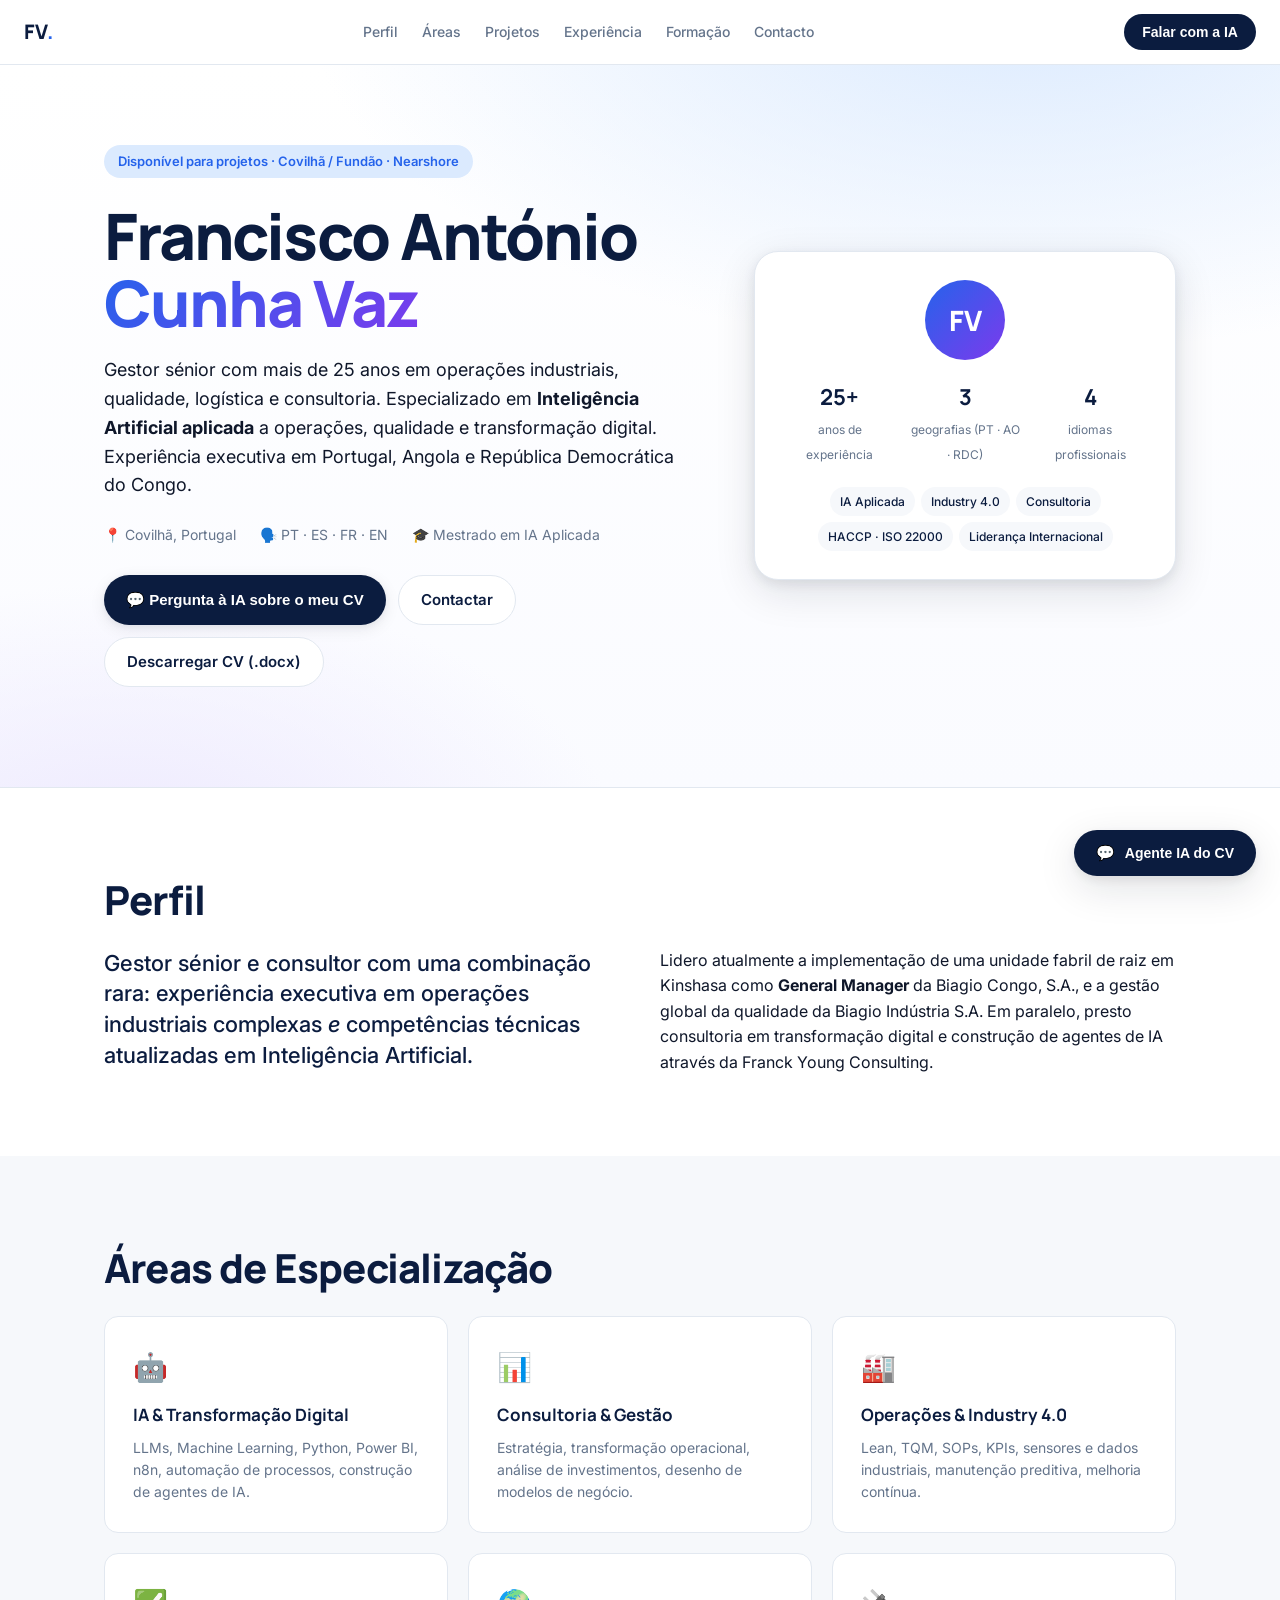
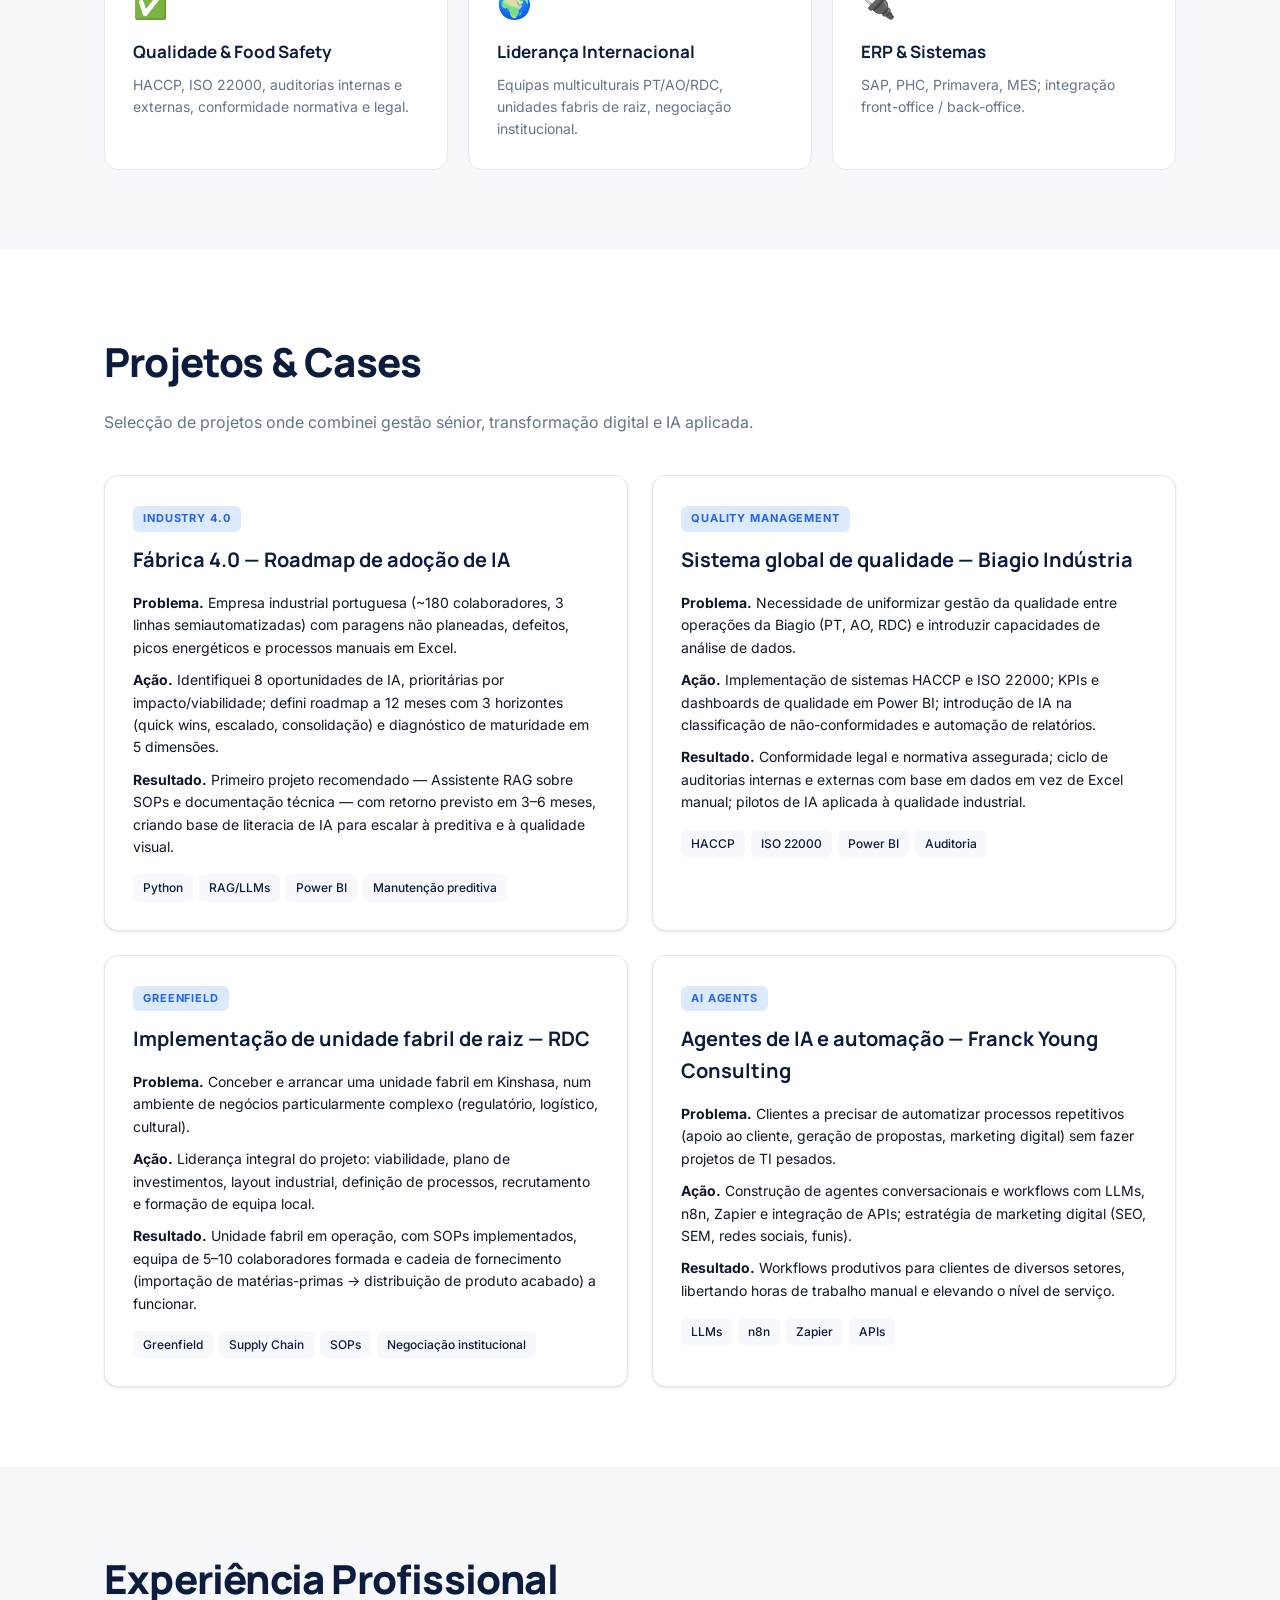
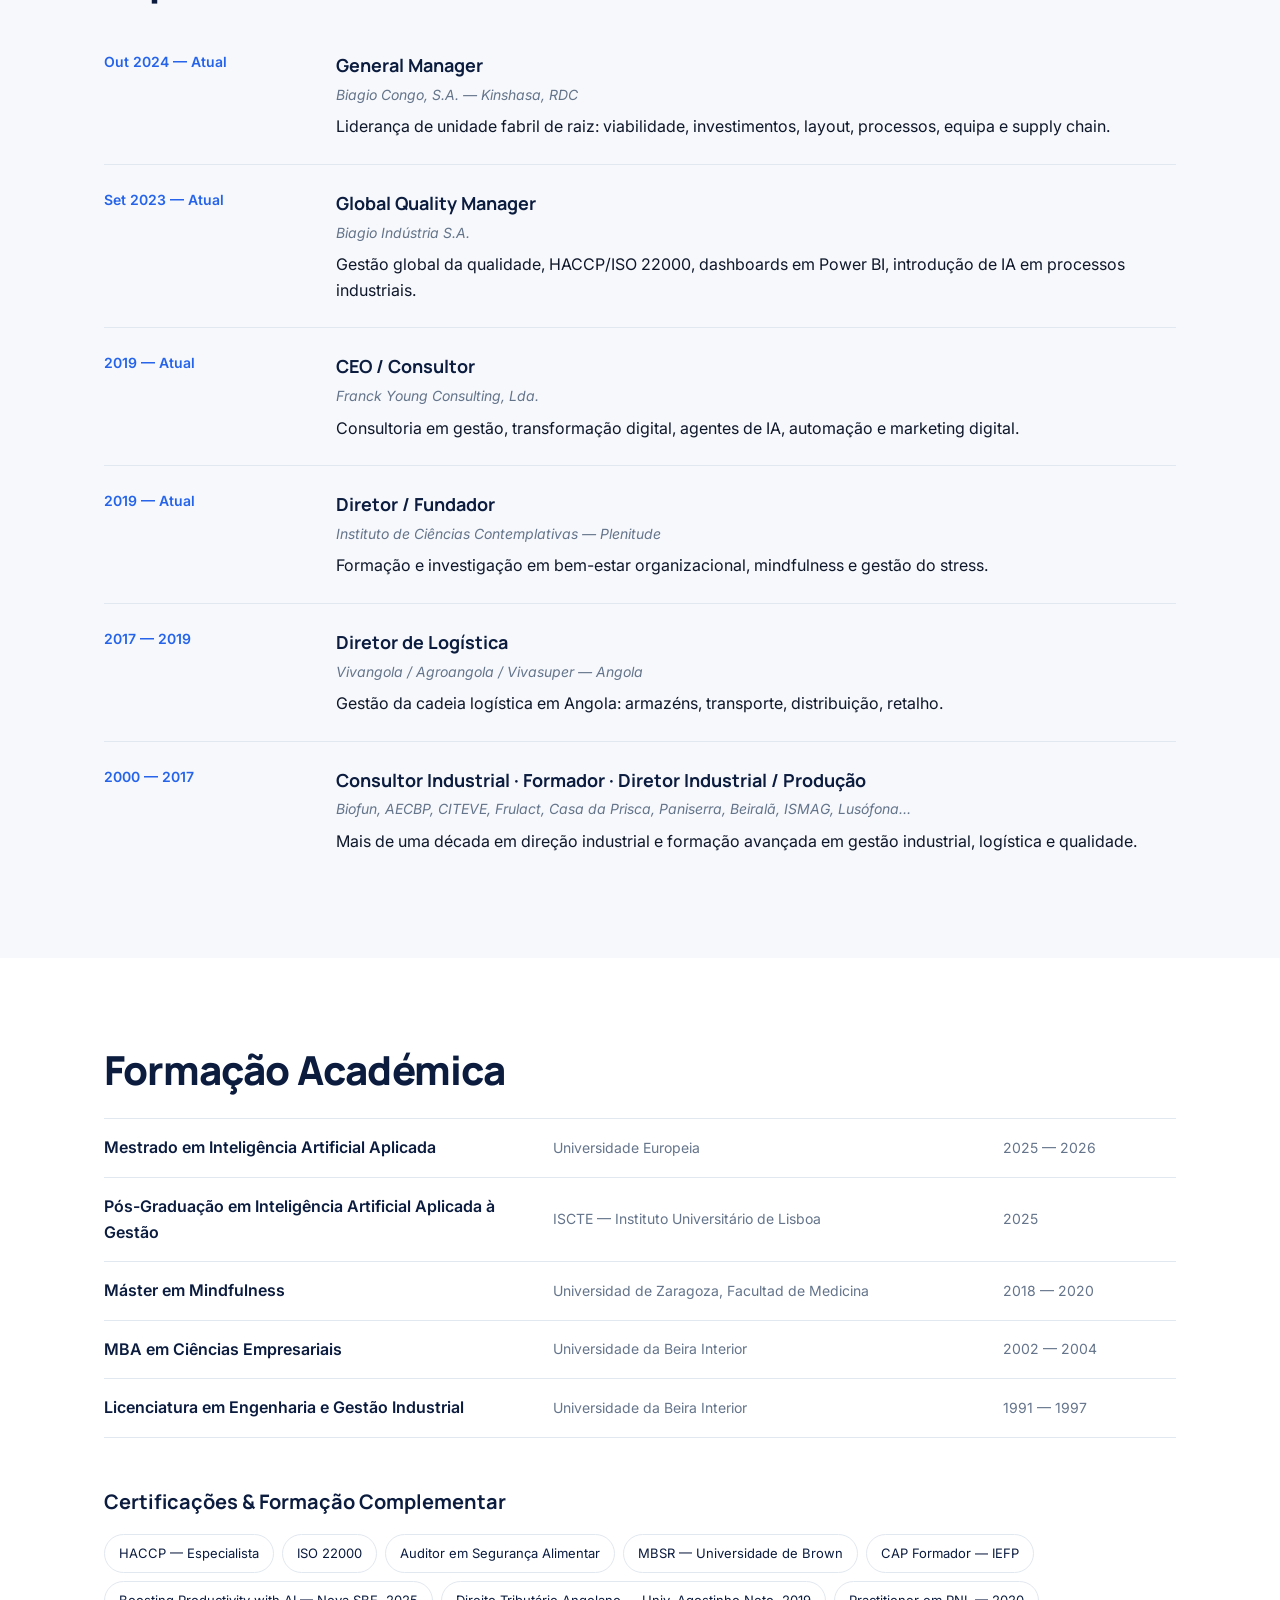
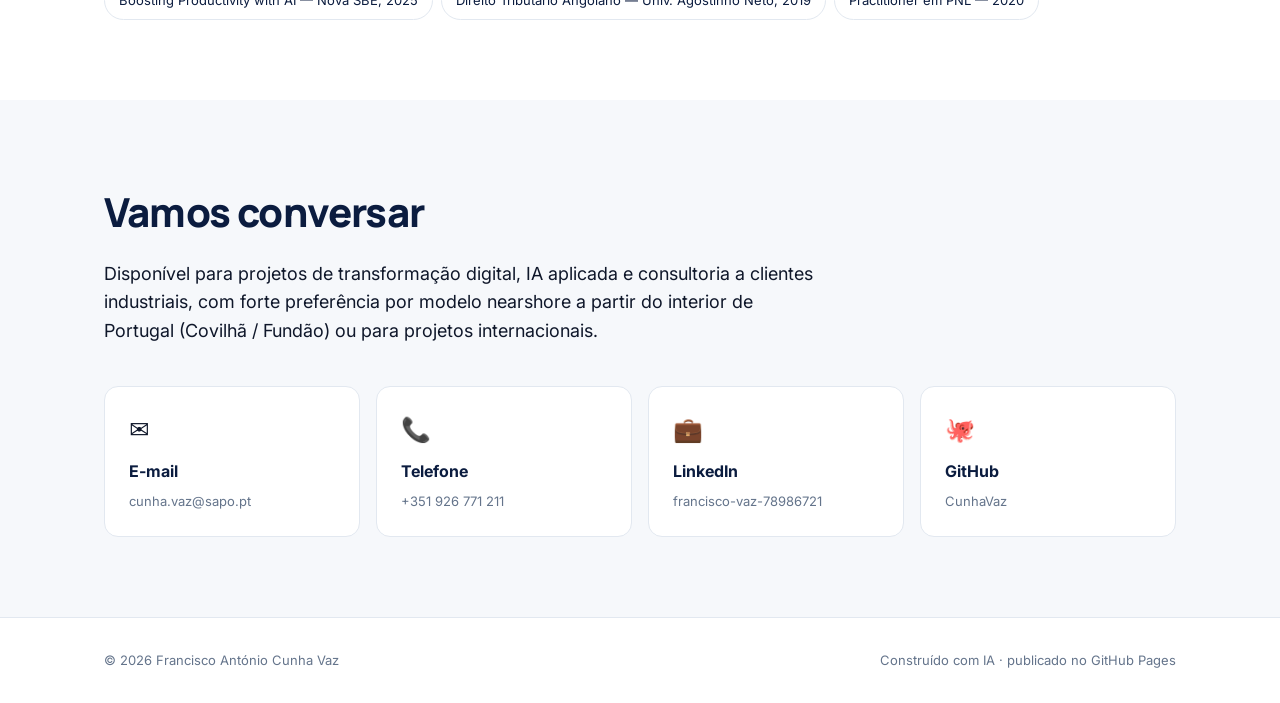
==== index.html @ 8b33420b "inicial CV web" ====
<!DOCTYPE html>
<html lang="pt-PT">
<head>
  <meta charset="UTF-8" />
  <meta name="viewport" content="width=device-width, initial-scale=1.0" />
  <title>Francisco Vaz — Gestor Sénior · IA & Transformação Digital</title>
  <meta name="description" content="Francisco António Cunha Vaz — Gestor sénior com 25+ anos em operações, qualidade e consultoria, especializado em Inteligência Artificial aplicada." />
  <meta property="og:title" content="Francisco Vaz — Gestor Sénior · IA & Transformação Digital" />
  <meta property="og:description" content="25+ anos em operações industriais, qualidade e consultoria. Mestrado em IA Aplicada. Disponível para projetos de transformação digital e Industry 4.0." />
  <meta property="og:type" content="website" />
  <link rel="preconnect" href="https://fonts.googleapis.com" />
  <link rel="preconnect" href="https://fonts.gstatic.com" crossorigin />
  <link href="https://fonts.googleapis.com/css2?family=Inter:wght@400;500;600;700;800&family=Manrope:wght@600;700;800&display=swap" rel="stylesheet" />
  <link rel="stylesheet" href="assets/style.css" />
</head>
<body>

  <!-- NAV -->
  <nav class="nav">
    <a href="#top" class="logo">FV<span>.</span></a>
    <div class="nav-links">
      <a href="#perfil">Perfil</a>
      <a href="#areas">Áreas</a>
      <a href="#projetos">Projetos</a>
      <a href="#experiencia">Experiência</a>
      <a href="#formacao">Formação</a>
      <a href="#contacto">Contacto</a>
    </div>
    <button class="nav-cta" data-open-chat>Falar com a IA</button>
  </nav>

  <!-- HERO -->
  <header id="top" class="hero">
    <div class="hero-inner">
      <div class="hero-left">
        <div class="eyebrow">Disponível para projetos · Covilhã / Fundão · Nearshore</div>
        <h1>Francisco António <br/><span class="grad">Cunha Vaz</span></h1>
        <p class="lede">
          Gestor sénior com mais de 25 anos em operações industriais, qualidade,
          logística e consultoria. Especializado em <strong>Inteligência Artificial aplicada</strong>
          a operações, qualidade e transformação digital. Experiência executiva em
          Portugal, Angola e República Democrática do Congo.
        </p>
        <div class="hero-meta">
          <span>📍 Covilhã, Portugal</span>
          <span>🗣️ PT · ES · FR · EN</span>
          <span>🎓 Mestrado em IA Aplicada</span>
        </div>
        <div class="hero-cta">
          <button class="btn primary" data-open-chat>💬 Pergunta à IA sobre o meu CV</button>
          <a class="btn ghost" href="#contacto">Contactar</a>
          <a class="btn ghost" href="CV_Francisco_Vaz.docx">Descarregar CV (.docx)</a>
        </div>
      </div>
      <div class="hero-right">
        <div class="profile-card">
          <div class="profile-avatar">FV</div>
          <div class="profile-stats">
            <div><strong>25+</strong><span>anos de experiência</span></div>
            <div><strong>3</strong><span>geografias (PT · AO · RDC)</span></div>
            <div><strong>4</strong><span>idiomas profissionais</span></div>
          </div>
          <div class="profile-tags">
            <span>IA Aplicada</span><span>Industry 4.0</span><span>Consultoria</span>
            <span>HACCP · ISO 22000</span><span>Liderança Internacional</span>
          </div>
        </div>
      </div>
    </div>
  </header>

  <!-- PERFIL -->
  <section id="perfil" class="section">
    <div class="container">
      <h2>Perfil</h2>
      <div class="grid-2">
        <p class="lead">
          Gestor sénior e consultor com uma combinação rara: experiência executiva
          em operações industriais complexas <em>e</em> competências técnicas atualizadas
          em Inteligência Artificial.
        </p>
        <p>
          Lidero atualmente a implementação de uma unidade fabril de raiz em Kinshasa
          como <strong>General Manager</strong> da Biagio Congo, S.A., e a gestão global
          da qualidade da Biagio Indústria S.A. Em paralelo, presto consultoria em transformação
          digital e construção de agentes de IA através da Franck Young Consulting.
        </p>
      </div>
    </div>
  </section>

  <!-- ÁREAS -->
  <section id="areas" class="section alt">
    <div class="container">
      <h2>Áreas de Especialização</h2>
      <div class="cards-grid">
        <div class="card"><div class="card-icon">🤖</div><h3>IA & Transformação Digital</h3><p>LLMs, Machine Learning, Python, Power BI, n8n, automação de processos, construção de agentes de IA.</p></div>
        <div class="card"><div class="card-icon">📊</div><h3>Consultoria & Gestão</h3><p>Estratégia, transformação operacional, análise de investimentos, desenho de modelos de negócio.</p></div>
        <div class="card"><div class="card-icon">🏭</div><h3>Operações & Industry 4.0</h3><p>Lean, TQM, SOPs, KPIs, sensores e dados industriais, manutenção preditiva, melhoria contínua.</p></div>
        <div class="card"><div class="card-icon">✅</div><h3>Qualidade & Food Safety</h3><p>HACCP, ISO 22000, auditorias internas e externas, conformidade normativa e legal.</p></div>
        <div class="card"><div class="card-icon">🌍</div><h3>Liderança Internacional</h3><p>Equipas multiculturais PT/AO/RDC, unidades fabris de raiz, negociação institucional.</p></div>
        <div class="card"><div class="card-icon">🔌</div><h3>ERP & Sistemas</h3><p>SAP, PHC, Primavera, MES; integração front-office / back-office.</p></div>
      </div>
    </div>
  </section>

  <!-- PROJETOS / CASES -->
  <section id="projetos" class="section">
    <div class="container">
      <h2>Projetos & Cases</h2>
      <p class="section-sub">Selecção de projetos onde combinei gestão sénior, transformação digital e IA aplicada.</p>
      <div class="cases">

        <article class="case">
          <header><span class="case-tag">Industry 4.0</span><h3>Fábrica 4.0 — Roadmap de adoção de IA</h3></header>
          <p><strong>Problema.</strong> Empresa industrial portuguesa (~180 colaboradores, 3 linhas semiautomatizadas) com paragens não planeadas, defeitos, picos energéticos e processos manuais em Excel.</p>
          <p><strong>Ação.</strong> Identifiquei 8 oportunidades de IA, prioritárias por impacto/viabilidade; defini roadmap a 12 meses com 3 horizontes (quick wins, escalado, consolidação) e diagnóstico de maturidade em 5 dimensões.</p>
          <p><strong>Resultado.</strong> Primeiro projeto recomendado — Assistente RAG sobre SOPs e documentação técnica — com retorno previsto em 3–6 meses, criando base de literacia de IA para escalar à preditiva e à qualidade visual.</p>
          <div class="case-stack"><span>Python</span><span>RAG/LLMs</span><span>Power BI</span><span>Manutenção preditiva</span></div>
        </article>

        <article class="case">
          <header><span class="case-tag">Quality Management</span><h3>Sistema global de qualidade — Biagio Indústria</h3></header>
          <p><strong>Problema.</strong> Necessidade de uniformizar gestão da qualidade entre operações da Biagio (PT, AO, RDC) e introduzir capacidades de análise de dados.</p>
          <p><strong>Ação.</strong> Implementação de sistemas HACCP e ISO 22000; KPIs e dashboards de qualidade em Power BI; introdução de IA na classificação de não-conformidades e automação de relatórios.</p>
          <p><strong>Resultado.</strong> Conformidade legal e normativa assegurada; ciclo de auditorias internas e externas com base em dados em vez de Excel manual; pilotos de IA aplicada à qualidade industrial.</p>
          <div class="case-stack"><span>HACCP</span><span>ISO 22000</span><span>Power BI</span><span>Auditoria</span></div>
        </article>

        <article class="case">
          <header><span class="case-tag">Greenfield</span><h3>Implementação de unidade fabril de raiz — RDC</h3></header>
          <p><strong>Problema.</strong> Conceber e arrancar uma unidade fabril em Kinshasa, num ambiente de negócios particularmente complexo (regulatório, logístico, cultural).</p>
          <p><strong>Ação.</strong> Liderança integral do projeto: viabilidade, plano de investimentos, layout industrial, definição de processos, recrutamento e formação de equipa local.</p>
          <p><strong>Resultado.</strong> Unidade fabril em operação, com SOPs implementados, equipa de 5–10 colaboradores formada e cadeia de fornecimento (importação de matérias-primas → distribuição de produto acabado) a funcionar.</p>
          <div class="case-stack"><span>Greenfield</span><span>Supply Chain</span><span>SOPs</span><span>Negociação institucional</span></div>
        </article>

        <article class="case">
          <header><span class="case-tag">AI Agents</span><h3>Agentes de IA e automação — Franck Young Consulting</h3></header>
          <p><strong>Problema.</strong> Clientes a precisar de automatizar processos repetitivos (apoio ao cliente, geração de propostas, marketing digital) sem fazer projetos de TI pesados.</p>
          <p><strong>Ação.</strong> Construção de agentes conversacionais e workflows com LLMs, n8n, Zapier e integração de APIs; estratégia de marketing digital (SEO, SEM, redes sociais, funis).</p>
          <p><strong>Resultado.</strong> Workflows produtivos para clientes de diversos setores, libertando horas de trabalho manual e elevando o nível de serviço.</p>
          <div class="case-stack"><span>LLMs</span><span>n8n</span><span>Zapier</span><span>APIs</span></div>
        </article>

      </div>
    </div>
  </section>

  <!-- EXPERIÊNCIA -->
  <section id="experiencia" class="section alt">
    <div class="container">
      <h2>Experiência Profissional</h2>
      <div class="timeline">
        <div class="t-item"><div class="t-date">Out 2024 — Atual</div><div class="t-body"><h3>General Manager</h3><div class="t-org">Biagio Congo, S.A. — Kinshasa, RDC</div><p>Liderança de unidade fabril de raiz: viabilidade, investimentos, layout, processos, equipa e supply chain.</p></div></div>
        <div class="t-item"><div class="t-date">Set 2023 — Atual</div><div class="t-body"><h3>Global Quality Manager</h3><div class="t-org">Biagio Indústria S.A.</div><p>Gestão global da qualidade, HACCP/ISO 22000, dashboards em Power BI, introdução de IA em processos industriais.</p></div></div>
        <div class="t-item"><div class="t-date">2019 — Atual</div><div class="t-body"><h3>CEO / Consultor</h3><div class="t-org">Franck Young Consulting, Lda.</div><p>Consultoria em gestão, transformação digital, agentes de IA, automação e marketing digital.</p></div></div>
        <div class="t-item"><div class="t-date">2019 — Atual</div><div class="t-body"><h3>Diretor / Fundador</h3><div class="t-org">Instituto de Ciências Contemplativas — Plenitude</div><p>Formação e investigação em bem-estar organizacional, mindfulness e gestão do stress.</p></div></div>
        <div class="t-item"><div class="t-date">2017 — 2019</div><div class="t-body"><h3>Diretor de Logística</h3><div class="t-org">Vivangola / Agroangola / Vivasuper — Angola</div><p>Gestão da cadeia logística em Angola: armazéns, transporte, distribuição, retalho.</p></div></div>
        <div class="t-item"><div class="t-date">2000 — 2017</div><div class="t-body"><h3>Consultor Industrial · Formador · Diretor Industrial / Produção</h3><div class="t-org">Biofun, AECBP, CITEVE, Frulact, Casa da Prisca, Paniserra, Beiralã, ISMAG, Lusófona…</div><p>Mais de uma década em direção industrial e formação avançada em gestão industrial, logística e qualidade.</p></div></div>
      </div>
    </div>
  </section>

  <!-- FORMAÇÃO -->
  <section id="formacao" class="section">
    <div class="container">
      <h2>Formação Académica</h2>
      <div class="edu">
        <div class="edu-row"><strong>Mestrado em Inteligência Artificial Aplicada</strong><span>Universidade Europeia</span><span>2025 — 2026</span></div>
        <div class="edu-row"><strong>Pós-Graduação em Inteligência Artificial Aplicada à Gestão</strong><span>ISCTE — Instituto Universitário de Lisboa</span><span>2025</span></div>
        <div class="edu-row"><strong>Máster em Mindfulness</strong><span>Universidad de Zaragoza, Facultad de Medicina</span><span>2018 — 2020</span></div>
        <div class="edu-row"><strong>MBA em Ciências Empresariais</strong><span>Universidade da Beira Interior</span><span>2002 — 2004</span></div>
        <div class="edu-row"><strong>Licenciatura em Engenharia e Gestão Industrial</strong><span>Universidade da Beira Interior</span><span>1991 — 1997</span></div>
      </div>

      <h3 class="sub-h">Certificações & Formação Complementar</h3>
      <div class="chips">
        <span>HACCP — Especialista</span>
        <span>ISO 22000</span>
        <span>Auditor em Segurança Alimentar</span>
        <span>MBSR — Universidade de Brown</span>
        <span>CAP Formador — IEFP</span>
        <span>Boosting Productivity with AI — Nova SBE, 2025</span>
        <span>Direito Tributário Angolano — Univ. Agostinho Neto, 2019</span>
        <span>Practitioner em PNL — 2020</span>
      </div>
    </div>
  </section>

  <!-- CONTACTO -->
  <section id="contacto" class="section alt">
    <div class="container contact">
      <h2>Vamos conversar</h2>
      <p class="lead">
        Disponível para projetos de transformação digital, IA aplicada e consultoria
        a clientes industriais, com forte preferência por modelo nearshore a partir do
        interior de Portugal (Covilhã / Fundão) ou para projetos internacionais.
      </p>
      <div class="contact-grid">
        <a class="contact-card" href="mailto:cunha.vaz@sapo.pt"><span>✉️</span><strong>E-mail</strong><span>cunha.vaz@sapo.pt</span></a>
        <a class="contact-card" href="tel:+351926771211"><span>📞</span><strong>Telefone</strong><span>+351 926 771 211</span></a>
        <a class="contact-card" href="https://www.linkedin.com/in/francisco-vaz-78986721" target="_blank" rel="noopener"><span>💼</span><strong>LinkedIn</strong><span>francisco-vaz-78986721</span></a>
        <a class="contact-card" href="https://github.com/CunhaVaz" target="_blank" rel="noopener"><span>🐙</span><strong>GitHub</strong><span>CunhaVaz</span></a>
      </div>
    </div>
  </section>

  <footer class="footer">
    <div class="container">
      <span>© 2026 Francisco António Cunha Vaz</span>
      <span>Construído com IA · publicado no GitHub Pages</span>
    </div>
  </footer>

  <!-- CHAT WIDGET -->
  <button class="chat-fab" id="chatFab" aria-label="Abrir agente IA do CV">💬<span>Agente IA do CV</span></button>

  <div class="chat-panel" id="chatPanel" aria-hidden="true">
    <div class="chat-header">
      <div>
        <strong>Agente IA do CV</strong>
        <small id="chatMode">Modo: pesquisa local</small>
      </div>
      <button class="chat-close" id="chatClose" aria-label="Fechar">×</button>
    </div>
    <div class="chat-body" id="chatBody">
      <div class="msg bot">
        Olá 👋 Sou o agente IA do CV do Francisco. Pergunta-me sobre:
        <div class="quick">
          <button data-q="Que experiência tem em IA aplicada à indústria?">IA aplicada à indústria</button>
          <button data-q="Que projetos fez em Angola e RDC?">África (AO/RDC)</button>
          <button data-q="Que formação académica tem?">Formação</button>
          <button data-q="Que ferramentas técnicas domina?">Ferramentas técnicas</button>
          <button data-q="Porque encaixa na Capgemini?">Encaixe na Capgemini</button>
        </div>
      </div>
    </div>
    <form class="chat-input" id="chatForm">
      <input type="text" id="chatText" placeholder="Pergunta sobre o CV…" autocomplete="off" />
      <button type="submit" aria-label="Enviar">↵</button>
    </form>
  </div>

  <script src="assets/cv-data.js"></script>
  <script src="assets/app.js"></script>
</body>
</html>
---- assets/style.css ----
/* === reset === */
* { box-sizing: border-box; margin: 0; padding: 0; }
html { scroll-behavior: smooth; }
body {
  font-family: 'Inter', system-ui, -apple-system, sans-serif;
  color: #0f172a;
  background: #ffffff;
  line-height: 1.6;
  -webkit-font-smoothing: antialiased;
}
a { color: inherit; text-decoration: none; }
img { max-width: 100%; display: block; }

:root {
  --navy: #0b1c3f;
  --navy-2: #1e3a8a;
  --blue: #2563eb;
  --blue-light: #dbeafe;
  --bg-alt: #f6f8fb;
  --text: #0f172a;
  --muted: #64748b;
  --border: #e2e8f0;
  --grad: linear-gradient(135deg, #2563eb 0%, #7c3aed 100%);
  --radius: 14px;
  --shadow-sm: 0 1px 2px rgba(15,23,42,.06), 0 1px 3px rgba(15,23,42,.08);
  --shadow-md: 0 4px 16px rgba(15,23,42,.08), 0 2px 6px rgba(15,23,42,.05);
  --shadow-lg: 0 12px 40px rgba(15,23,42,.12), 0 4px 12px rgba(15,23,42,.08);
}

.container { max-width: 1120px; margin: 0 auto; padding: 0 24px; }

/* === nav === */
.nav {
  position: sticky; top: 0; z-index: 50;
  background: rgba(255,255,255,.92);
  backdrop-filter: saturate(180%) blur(10px);
  border-bottom: 1px solid var(--border);
  display: flex; align-items: center; justify-content: space-between;
  padding: 14px 24px;
  max-width: 1280px; margin: 0 auto;
}
.logo { font-family: 'Manrope', sans-serif; font-weight: 800; font-size: 20px; color: var(--navy); }
.logo span { color: var(--blue); }
.nav-links { display: flex; gap: 24px; }
.nav-links a { font-size: 14px; font-weight: 500; color: var(--muted); transition: color .15s; }
.nav-links a:hover { color: var(--navy); }
.nav-cta {
  background: var(--navy); color: white; border: 0; padding: 10px 18px;
  border-radius: 999px; font-weight: 600; font-size: 14px; cursor: pointer;
  transition: transform .15s, background .15s;
}
.nav-cta:hover { background: var(--blue); transform: translateY(-1px); }
@media (max-width: 800px) { .nav-links { display: none; } }

/* === hero === */
.hero {
  background:
    radial-gradient(1200px 600px at 80% -10%, #dbeafe 0%, transparent 60%),
    radial-gradient(900px 500px at 10% 110%, #ede9fe 0%, transparent 55%),
    linear-gradient(180deg, #fff 0%, #fafbff 100%);
  padding: 80px 0 100px;
  border-bottom: 1px solid var(--border);
}
.hero-inner { max-width: 1120px; margin: 0 auto; padding: 0 24px; display: grid; grid-template-columns: 1.4fr 1fr; gap: 60px; align-items: center; }
@media (max-width: 900px) { .hero-inner { grid-template-columns: 1fr; gap: 40px; } }

.eyebrow {
  display: inline-block; font-size: 13px; font-weight: 600; color: var(--blue);
  background: var(--blue-light); padding: 6px 14px; border-radius: 999px; margin-bottom: 24px;
}
.hero h1 {
  font-family: 'Manrope', sans-serif; font-weight: 800;
  font-size: clamp(40px, 6vw, 64px); line-height: 1.05; letter-spacing: -.03em;
  color: var(--navy); margin-bottom: 20px;
}
.grad { background: var(--grad); -webkit-background-clip: text; background-clip: text; color: transparent; }
.lede { font-size: 18px; color: var(--text); max-width: 600px; margin-bottom: 24px; }
.hero-meta { display: flex; flex-wrap: wrap; gap: 16px 24px; font-size: 14px; color: var(--muted); margin-bottom: 28px; }
.hero-cta { display: flex; flex-wrap: wrap; gap: 12px; }

.btn { display: inline-block; padding: 12px 22px; border-radius: 999px; font-weight: 600; font-size: 15px; cursor: pointer; transition: all .2s; border: 0; }
.btn.primary { background: var(--navy); color: #fff; box-shadow: var(--shadow-md); }
.btn.primary:hover { background: var(--blue); transform: translateY(-2px); box-shadow: var(--shadow-lg); }
.btn.ghost { background: #fff; color: var(--navy); border: 1px solid var(--border); }
.btn.ghost:hover { border-color: var(--navy); background: var(--bg-alt); }

/* profile card */
.profile-card {
  background: white; border-radius: 24px; padding: 28px;
  box-shadow: var(--shadow-lg); border: 1px solid var(--border);
}
.profile-avatar {
  width: 80px; height: 80px; border-radius: 50%; background: var(--grad);
  color: #fff; display: flex; align-items: center; justify-content: center;
  font-family: 'Manrope', sans-serif; font-weight: 800; font-size: 28px;
  margin: 0 auto 20px;
}
.profile-stats { display: grid; grid-template-columns: repeat(3, 1fr); gap: 12px; text-align: center; margin-bottom: 20px; }
.profile-stats strong { display: block; font-family: 'Manrope', sans-serif; font-size: 22px; color: var(--navy); }
.profile-stats span { font-size: 12px; color: var(--muted); }
.profile-tags { display: flex; flex-wrap: wrap; gap: 6px; justify-content: center; }
.profile-tags span { font-size: 12px; padding: 5px 10px; background: var(--bg-alt); color: var(--navy); border-radius: 999px; font-weight: 500; }

/* === sections === */
.section { padding: 80px 0; }
.section.alt { background: var(--bg-alt); }
.section h2 {
  font-family: 'Manrope', sans-serif; font-weight: 800;
  font-size: clamp(28px, 4vw, 40px); color: var(--navy); margin-bottom: 16px; letter-spacing: -.02em;
}
.section-sub { color: var(--muted); font-size: 16px; margin-bottom: 40px; max-width: 720px; }
.sub-h { font-family: 'Manrope', sans-serif; font-weight: 700; font-size: 20px; color: var(--navy); margin: 48px 0 16px; }

.grid-2 { display: grid; grid-template-columns: 1fr 1fr; gap: 40px; }
.grid-2 .lead { font-size: 22px; font-weight: 500; color: var(--navy); line-height: 1.4; }
@media (max-width: 800px) { .grid-2 { grid-template-columns: 1fr; gap: 16px; } }

/* === cards (áreas) === */
.cards-grid { display: grid; grid-template-columns: repeat(3, 1fr); gap: 20px; }
@media (max-width: 900px) { .cards-grid { grid-template-columns: 1fr 1fr; } }
@media (max-width: 600px) { .cards-grid { grid-template-columns: 1fr; } }
.card {
  background: #fff; padding: 28px; border-radius: var(--radius);
  border: 1px solid var(--border); transition: all .2s;
}
.card:hover { transform: translateY(-4px); box-shadow: var(--shadow-lg); border-color: var(--blue); }
.card-icon { font-size: 28px; margin-bottom: 12px; }
.card h3 { font-family: 'Manrope', sans-serif; font-size: 17px; color: var(--navy); margin-bottom: 8px; }
.card p { font-size: 14px; color: var(--muted); }

/* === cases === */
.cases { display: grid; grid-template-columns: 1fr 1fr; gap: 24px; }
@media (max-width: 800px) { .cases { grid-template-columns: 1fr; } }
.case {
  background: #fff; padding: 28px; border-radius: var(--radius);
  border: 1px solid var(--border); box-shadow: var(--shadow-sm);
}
.case header { margin-bottom: 16px; }
.case-tag {
  display: inline-block; font-size: 11px; font-weight: 700; letter-spacing: .08em;
  text-transform: uppercase; color: var(--blue); background: var(--blue-light);
  padding: 4px 10px; border-radius: 6px; margin-bottom: 12px;
}
.case h3 { font-family: 'Manrope', sans-serif; font-size: 20px; color: var(--navy); margin-bottom: 8px; }
.case p { font-size: 14px; margin-bottom: 10px; }
.case-stack { display: flex; flex-wrap: wrap; gap: 6px; margin-top: 16px; }
.case-stack span { font-size: 12px; background: var(--bg-alt); color: var(--navy); padding: 4px 10px; border-radius: 6px; font-weight: 500; }

/* === timeline === */
.timeline { position: relative; padding-left: 0; }
.t-item { display: grid; grid-template-columns: 200px 1fr; gap: 32px; padding: 24px 0; border-bottom: 1px solid var(--border); }
.t-item:last-child { border-bottom: 0; }
@media (max-width: 700px) { .t-item { grid-template-columns: 1fr; gap: 8px; } }
.t-date { font-weight: 600; color: var(--blue); font-size: 14px; }
.t-body h3 { font-family: 'Manrope', sans-serif; font-size: 18px; color: var(--navy); margin-bottom: 4px; }
.t-org { font-size: 14px; font-style: italic; color: var(--muted); margin-bottom: 8px; }

/* === edu === */
.edu { display: grid; gap: 0; border-top: 1px solid var(--border); }
.edu-row {
  display: grid; grid-template-columns: 1.5fr 1.5fr .6fr; gap: 16px;
  padding: 16px 0; border-bottom: 1px solid var(--border); align-items: center;
}
@media (max-width: 700px) { .edu-row { grid-template-columns: 1fr; gap: 4px; } }
.edu-row strong { color: var(--navy); font-weight: 600; }
.edu-row span { color: var(--muted); font-size: 14px; }

.chips { display: flex; flex-wrap: wrap; gap: 8px; }
.chips span {
  font-size: 13px; padding: 8px 14px; background: #fff;
  border: 1px solid var(--border); border-radius: 999px; color: var(--navy);
}

/* === contacto === */
.contact .lead { font-size: 18px; color: var(--text); max-width: 720px; margin-bottom: 40px; }
.contact-grid { display: grid; grid-template-columns: repeat(4, 1fr); gap: 16px; }
@media (max-width: 800px) { .contact-grid { grid-template-columns: 1fr 1fr; } }
@media (max-width: 500px) { .contact-grid { grid-template-columns: 1fr; } }
.contact-card {
  background: #fff; padding: 24px; border-radius: var(--radius);
  border: 1px solid var(--border); display: flex; flex-direction: column; gap: 6px;
  transition: all .2s; text-align: left;
}
.contact-card:hover { transform: translateY(-3px); box-shadow: var(--shadow-md); border-color: var(--blue); }
.contact-card > span:first-child { font-size: 24px; margin-bottom: 4px; }
.contact-card strong { color: var(--navy); font-weight: 700; }
.contact-card span:last-child { color: var(--muted); font-size: 13px; }

/* === footer === */
.footer { padding: 32px 0; border-top: 1px solid var(--border); background: #fff; }
.footer .container { display: flex; justify-content: space-between; flex-wrap: wrap; gap: 12px; font-size: 13px; color: var(--muted); }

/* === chat === */
.chat-fab {
  position: fixed; bottom: 24px; right: 24px; z-index: 100;
  background: var(--navy); color: #fff; border: 0;
  padding: 14px 22px; border-radius: 999px; font-size: 15px; font-weight: 600;
  cursor: pointer; box-shadow: var(--shadow-lg); display: flex; align-items: center; gap: 10px;
  transition: all .2s;
}
.chat-fab:hover { background: var(--blue); transform: translateY(-2px); }
.chat-fab span { font-size: 14px; }
@media (max-width: 600px) { .chat-fab span { display: none; } }

.chat-panel {
  position: fixed; bottom: 100px; right: 24px; z-index: 100;
  width: 380px; max-width: calc(100vw - 32px); height: 560px; max-height: calc(100vh - 140px);
  background: #fff; border-radius: 20px; box-shadow: var(--shadow-lg);
  display: none; flex-direction: column; overflow: hidden;
  border: 1px solid var(--border);
}
.chat-panel.open { display: flex; }
.chat-header {
  background: var(--navy); color: #fff; padding: 16px 20px;
  display: flex; justify-content: space-between; align-items: center;
}
.chat-header strong { display: block; font-family: 'Manrope', sans-serif; font-size: 15px; }
.chat-header small { font-size: 11px; opacity: .7; }
.chat-close { background: transparent; border: 0; color: #fff; font-size: 24px; cursor: pointer; line-height: 1; padding: 0; }
.chat-body { flex: 1; overflow-y: auto; padding: 20px; display: flex; flex-direction: column; gap: 12px; background: var(--bg-alt); }
.msg { padding: 12px 16px; border-radius: 14px; font-size: 14px; max-width: 90%; line-height: 1.45; }
.msg.bot { background: #fff; border: 1px solid var(--border); align-self: flex-start; }
.msg.user { background: var(--navy); color: #fff; align-self: flex-end; }
.msg strong { color: var(--blue); }
.msg.bot strong { color: var(--navy); }
.quick { display: flex; flex-wrap: wrap; gap: 6px; margin-top: 10px; }
.quick button {
  font-size: 12px; padding: 6px 12px; background: var(--blue-light); color: var(--blue);
  border: 0; border-radius: 999px; cursor: pointer; font-weight: 500;
}
.quick button:hover { background: var(--blue); color: #fff; }
.chat-input {
  display: flex; padding: 12px; background: #fff; border-top: 1px solid var(--border); gap: 8px;
}
.chat-input input {
  flex: 1; border: 1px solid var(--border); border-radius: 999px;
  padding: 10px 16px; font-size: 14px; font-family: inherit; outline: none;
}
.chat-input input:focus { border-color: var(--blue); }
.chat-input button {
  background: var(--navy); color: #fff; border: 0; width: 40px; height: 40px;
  border-radius: 50%; cursor: pointer; font-size: 16px;
}
.chat-input button:hover { background: var(--blue); }
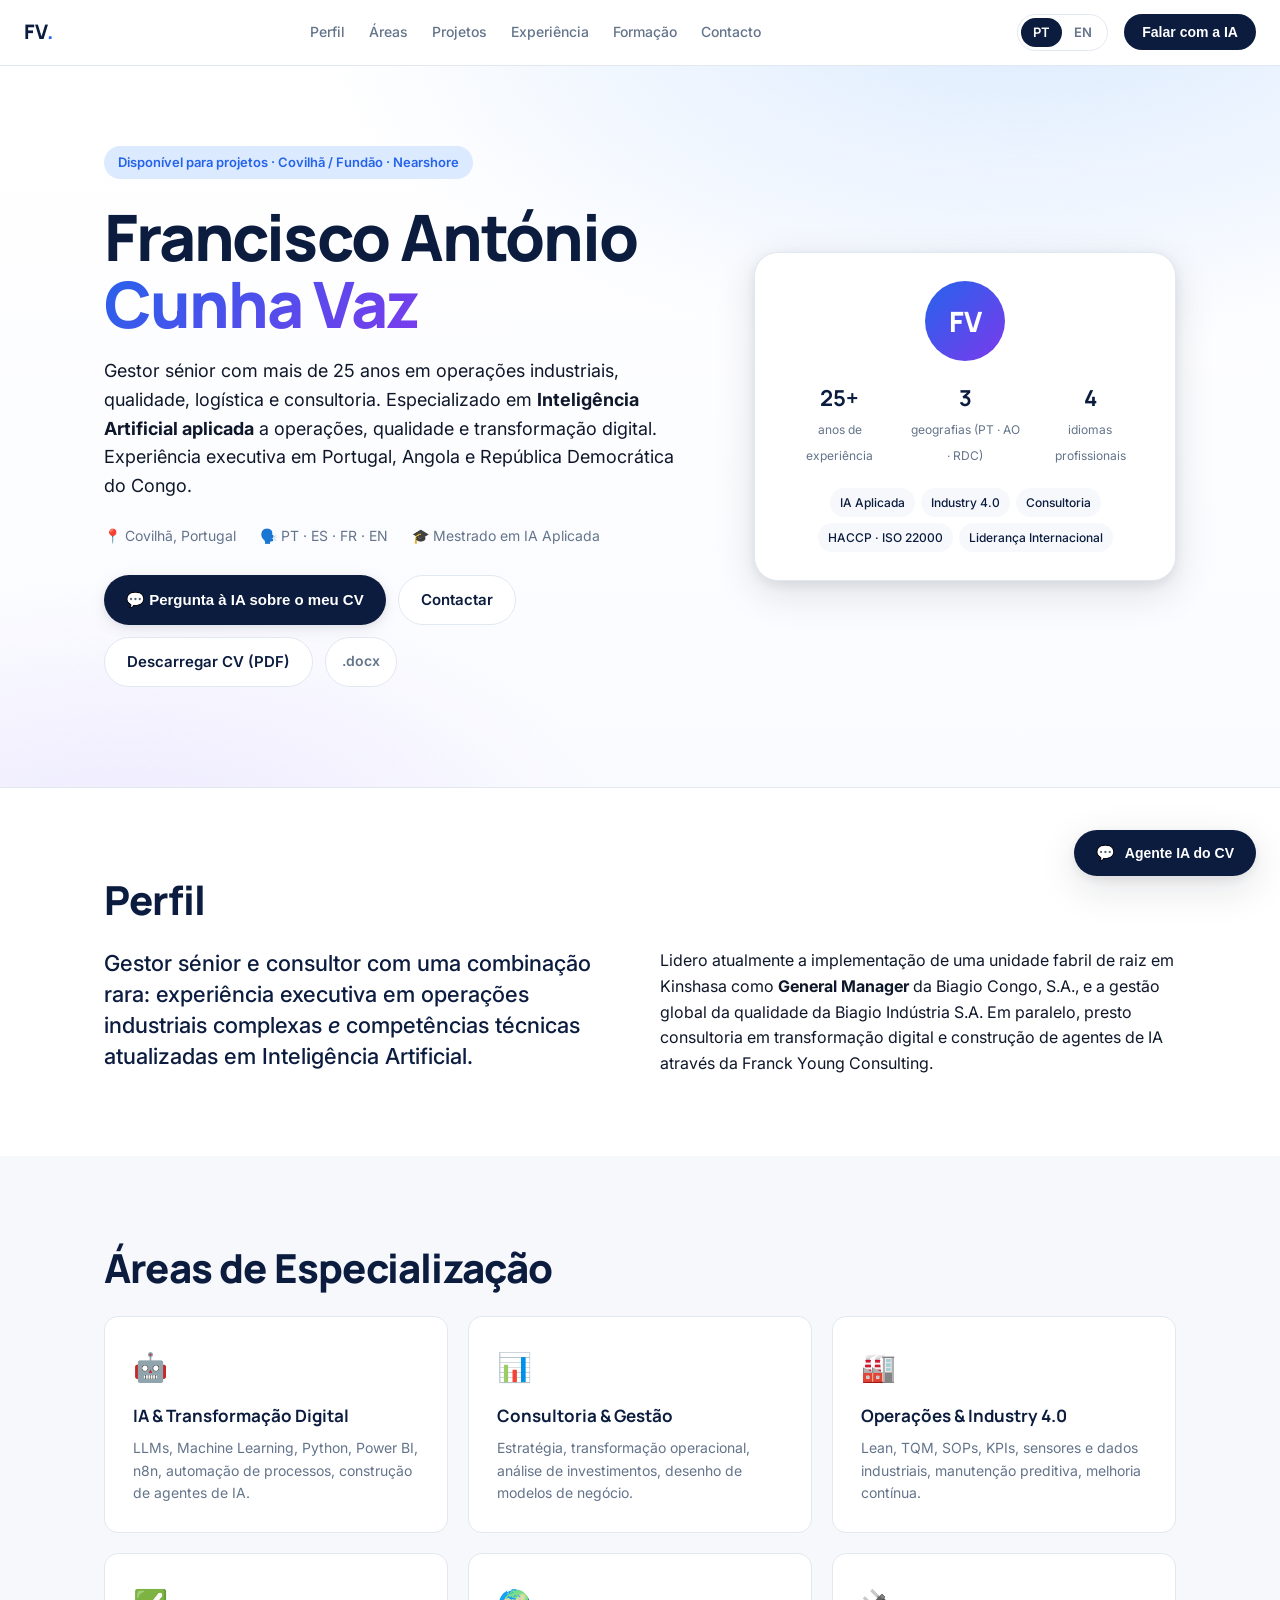
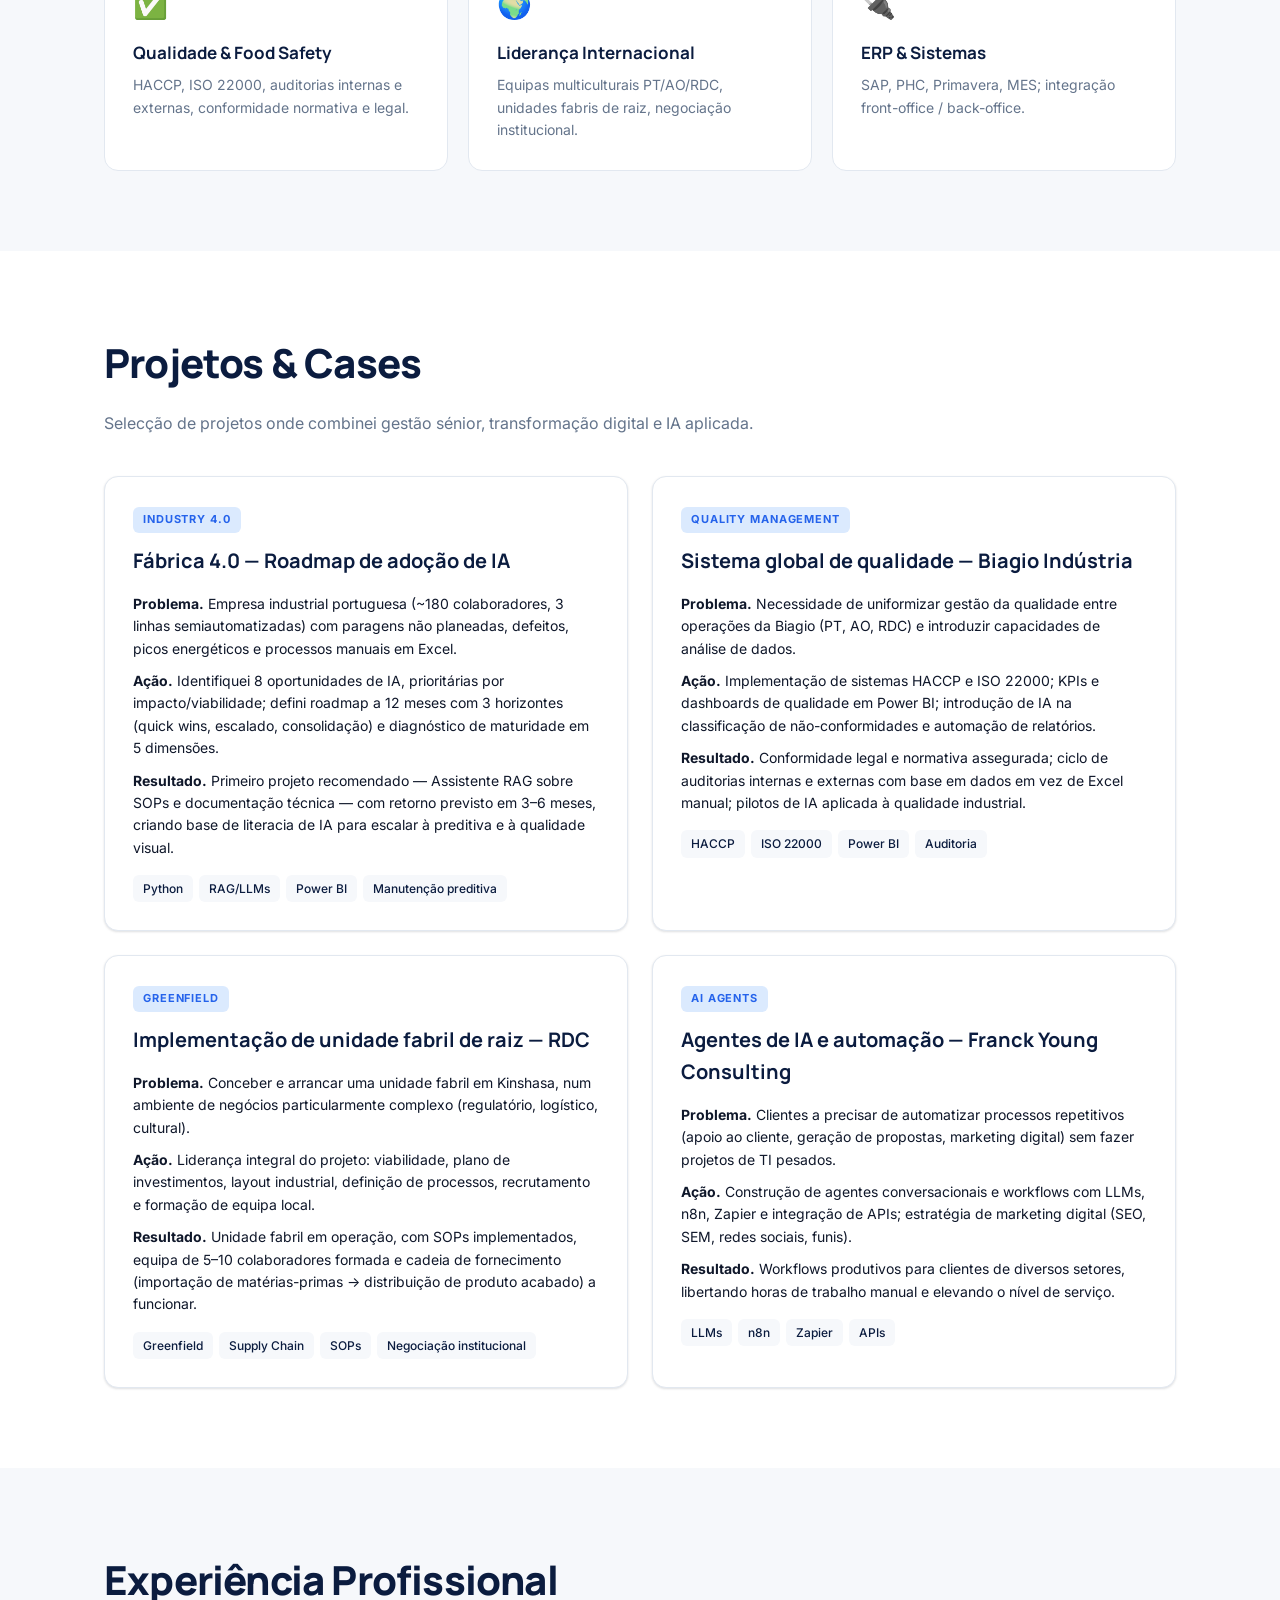
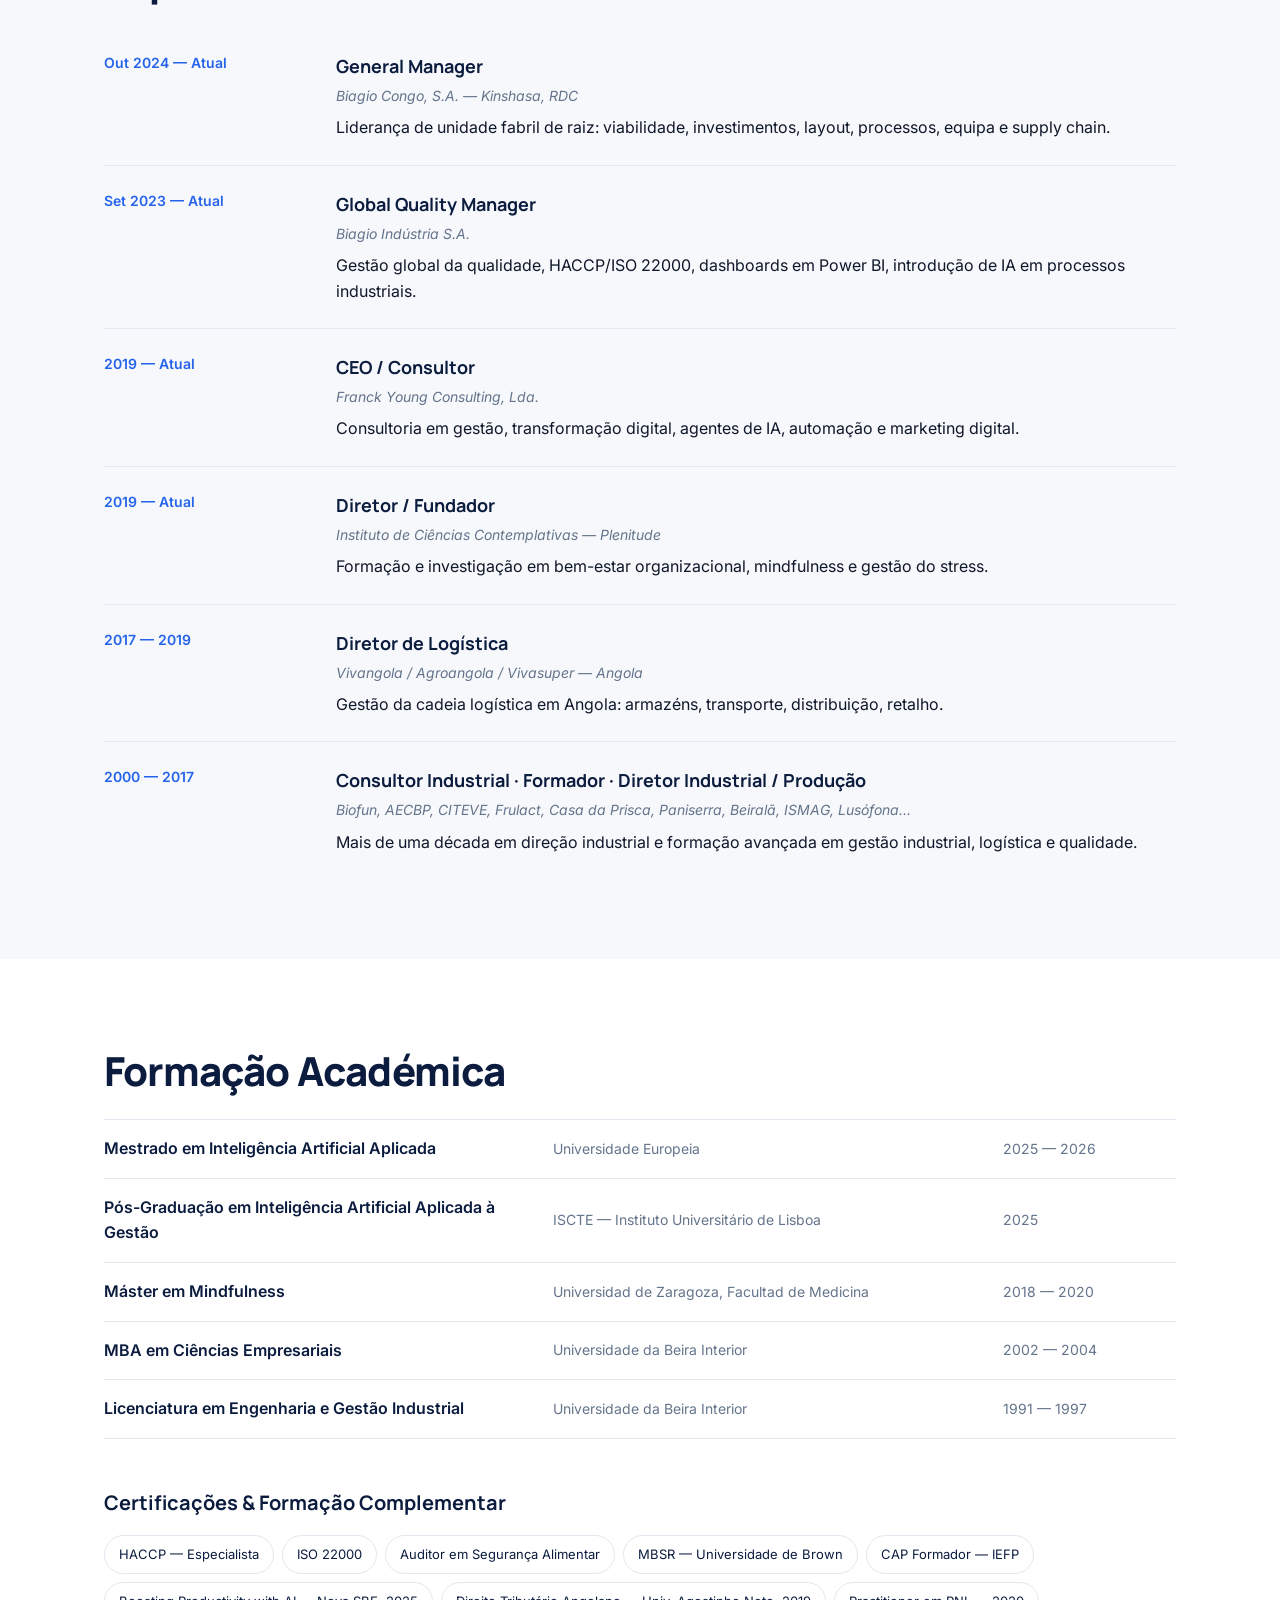
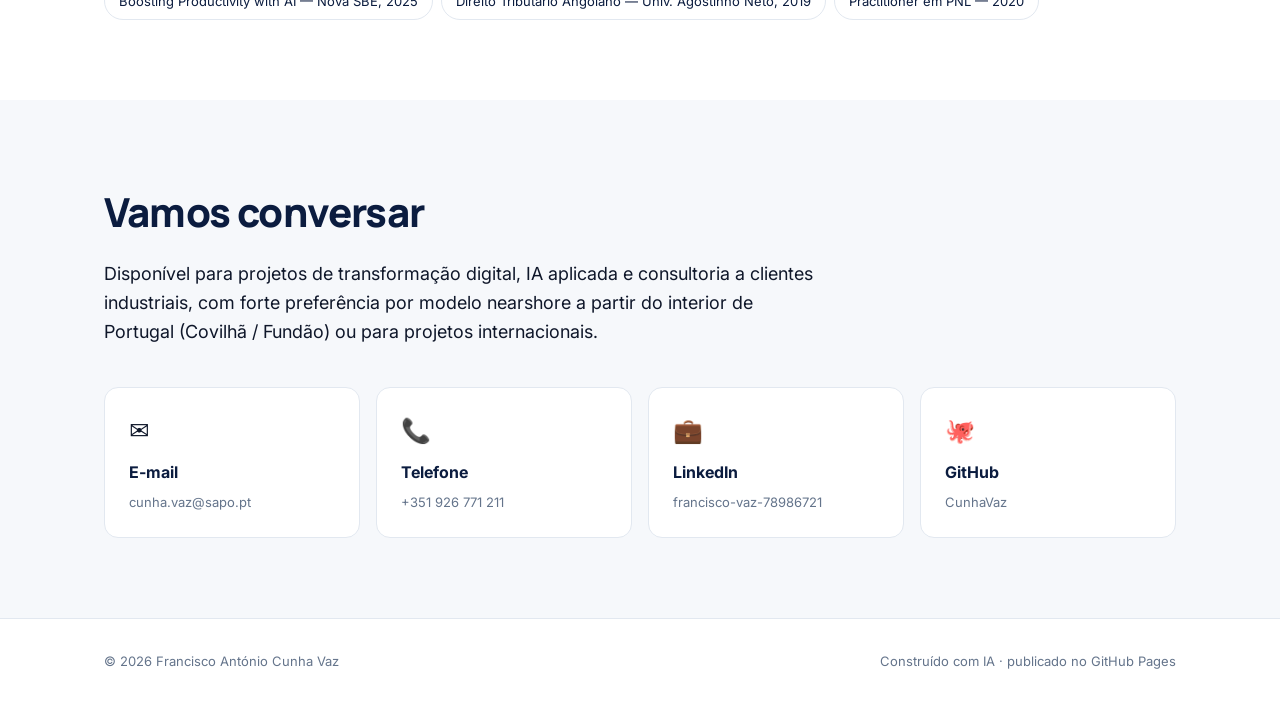
==== commit e6ba918a: "Adicio projetos académicos, CV em PDF e versão EN" ====
--- a/index.html
+++ b/index.html
@@ -26,7 +26,13 @@
       <a href="#formacao">Formação</a>
       <a href="#contacto">Contacto</a>
     </div>
-    <button class="nav-cta" data-open-chat>Falar com a IA</button>
+    <div class="nav-right">
+      <div class="lang-switch" aria-label="Mudar idioma">
+        <a href="index.html" class="active" aria-current="page">PT</a>
+        <a href="en/index.html">EN</a>
+      </div>
+      <button class="nav-cta" data-open-chat>Falar com a IA</button>
+    </div>
   </nav>
 
   <!-- HERO -->
@@ -49,7 +55,8 @@
         <div class="hero-cta">
           <button class="btn primary" data-open-chat>💬 Pergunta à IA sobre o meu CV</button>
           <a class="btn ghost" href="#contacto">Contactar</a>
-          <a class="btn ghost" href="CV_Francisco_Vaz.docx">Descarregar CV (.docx)</a>
+          <a class="btn ghost" href="CV_Francisco_Vaz.pdf" target="_blank" rel="noopener">Descarregar CV (PDF)</a>
+          <a class="btn ghost subtle" href="CV_Francisco_Vaz.docx">.docx</a>
         </div>
       </div>
       <div class="hero-right">
@@ -232,7 +239,7 @@
           <button data-q="Que projetos fez em Angola e RDC?">África (AO/RDC)</button>
           <button data-q="Que formação académica tem?">Formação</button>
           <button data-q="Que ferramentas técnicas domina?">Ferramentas técnicas</button>
-          <button data-q="Porque encaixa na Capgemini?">Encaixe na Capgemini</button>
+          <button data-q="Em que tipo de projetos pode contribuir?">Tipos de projeto</button>
         </div>
       </div>
     </div>
--- a/assets/style.css
+++ b/assets/style.css
@@ -50,7 +50,12 @@
   transition: transform .15s, background .15s;
 }
 .nav-cta:hover { background: var(--blue); transform: translateY(-1px); }
-@media (max-width: 800px) { .nav-links { display: none; } }
+.nav-right { display: flex; align-items: center; gap: 16px; }
+.lang-switch { display: inline-flex; border: 1px solid var(--border); border-radius: 999px; padding: 3px; background: #fff; }
+.lang-switch a { font-size: 13px; font-weight: 600; color: var(--muted); padding: 4px 12px; border-radius: 999px; transition: all .15s; }
+.lang-switch a.active { background: var(--navy); color: #fff; }
+.lang-switch a:not(.active):hover { color: var(--navy); }
+@media (max-width: 800px) { .nav-links { display: none; } .lang-switch { display: inline-flex; } }
 
 /* === hero === */
 .hero {
@@ -83,6 +88,8 @@
 .btn.primary:hover { background: var(--blue); transform: translateY(-2px); box-shadow: var(--shadow-lg); }
 .btn.ghost { background: #fff; color: var(--navy); border: 1px solid var(--border); }
 .btn.ghost:hover { border-color: var(--navy); background: var(--bg-alt); }
+.btn.ghost.subtle { padding: 12px 16px; font-size: 14px; color: var(--muted); }
+.btn.ghost.subtle:hover { color: var(--navy); }
 
 /* profile card */
 .profile-card {
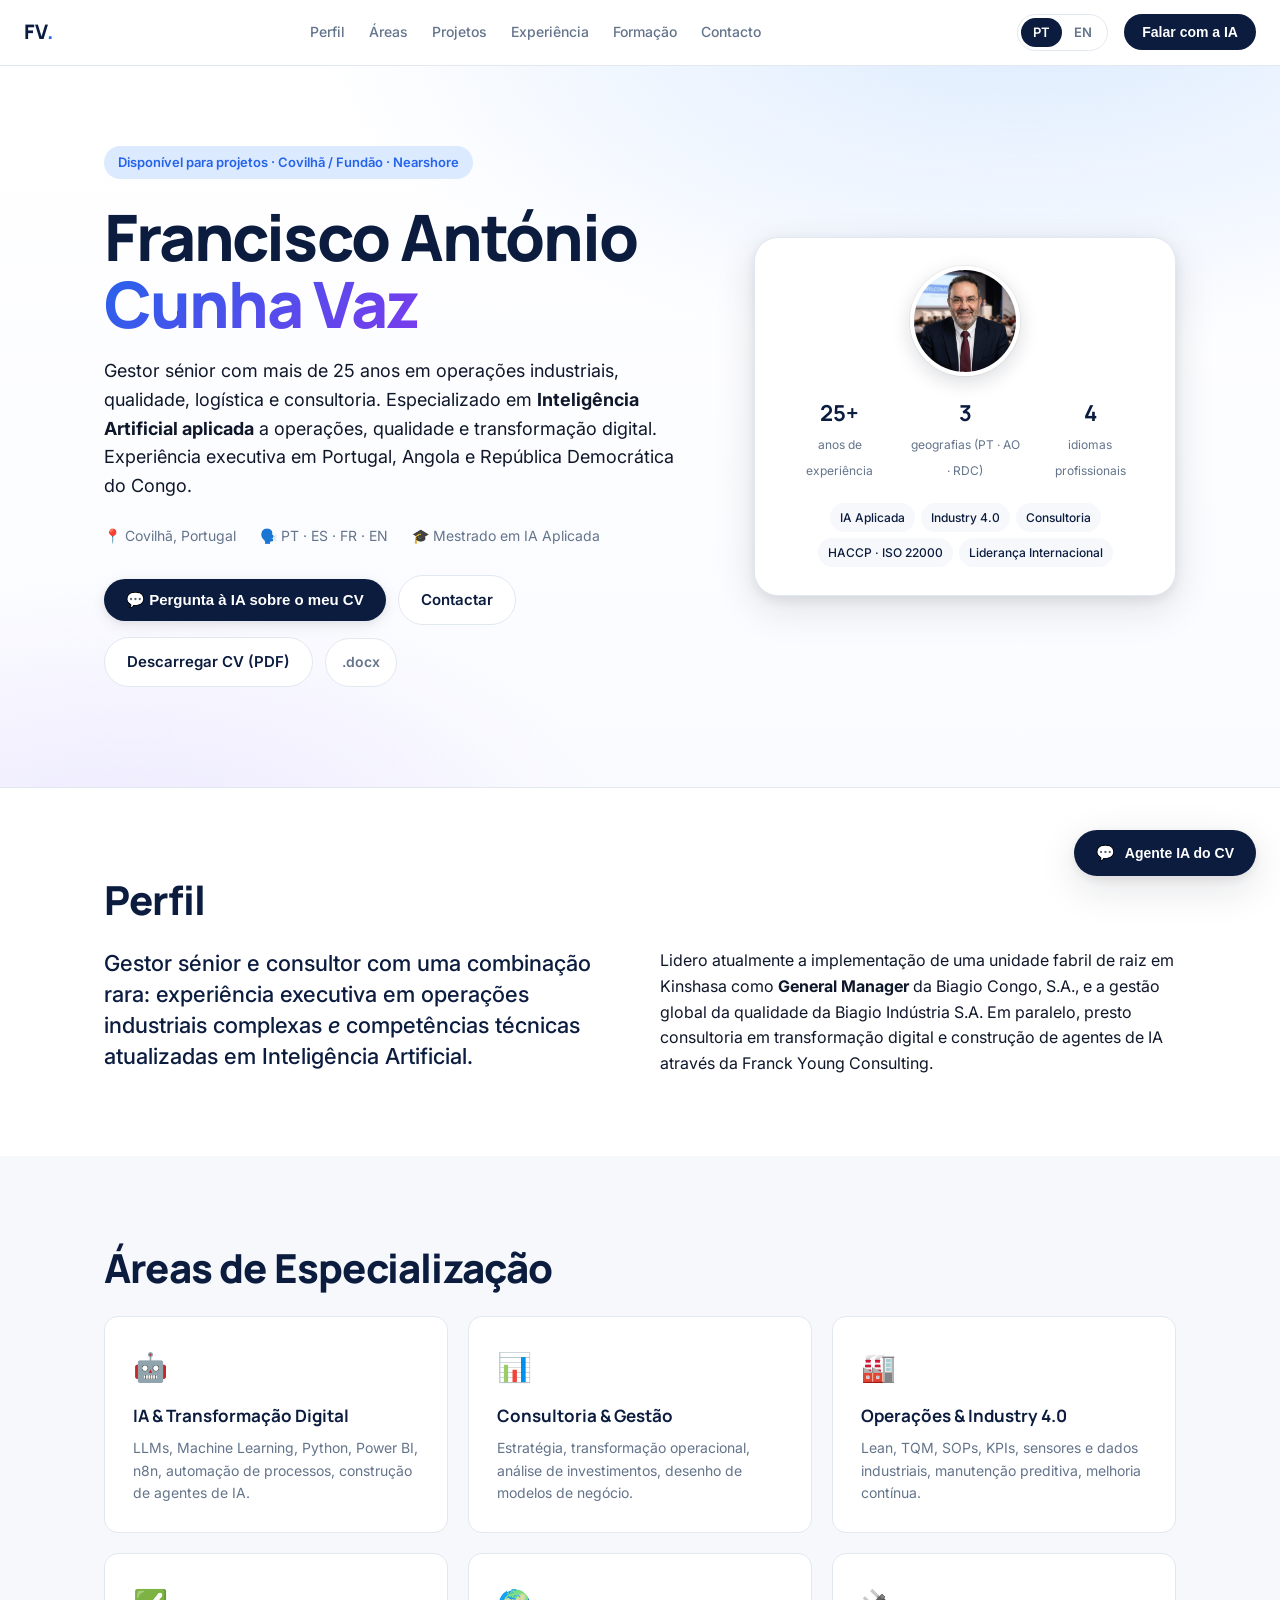
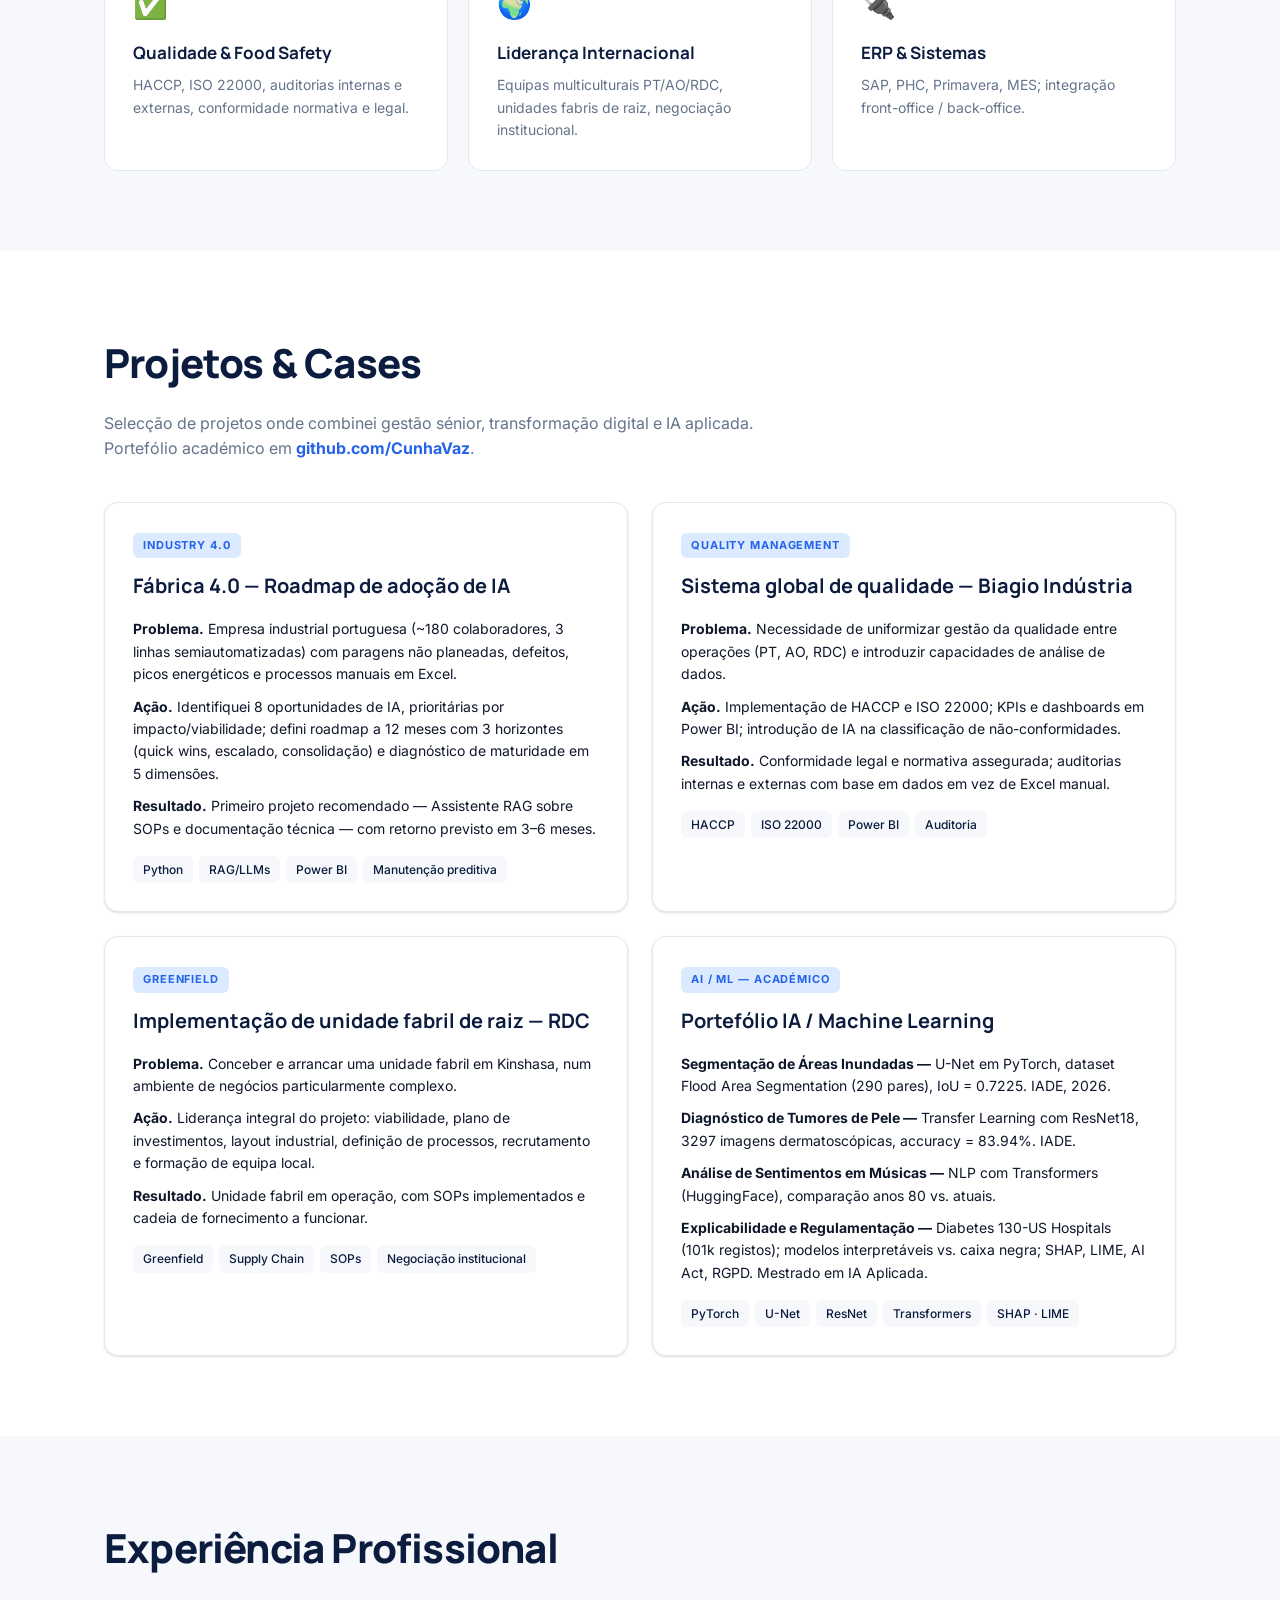
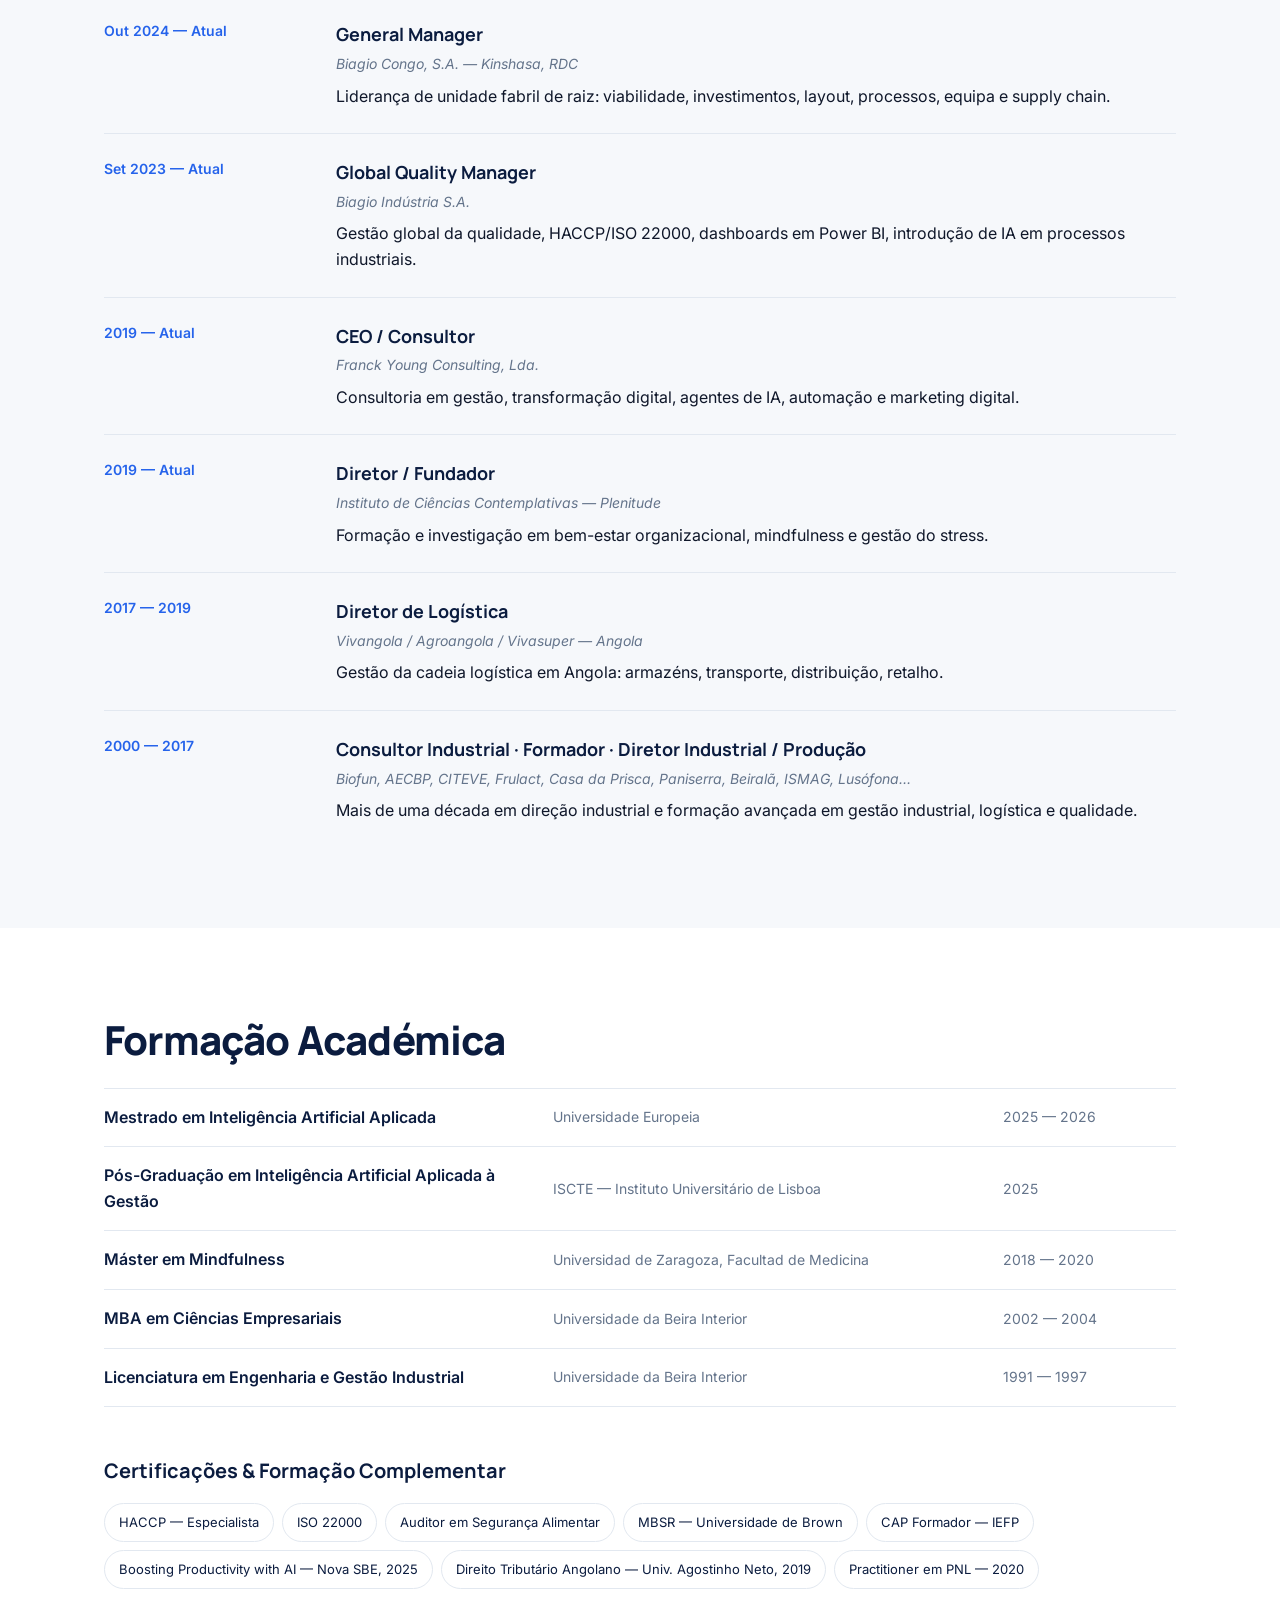
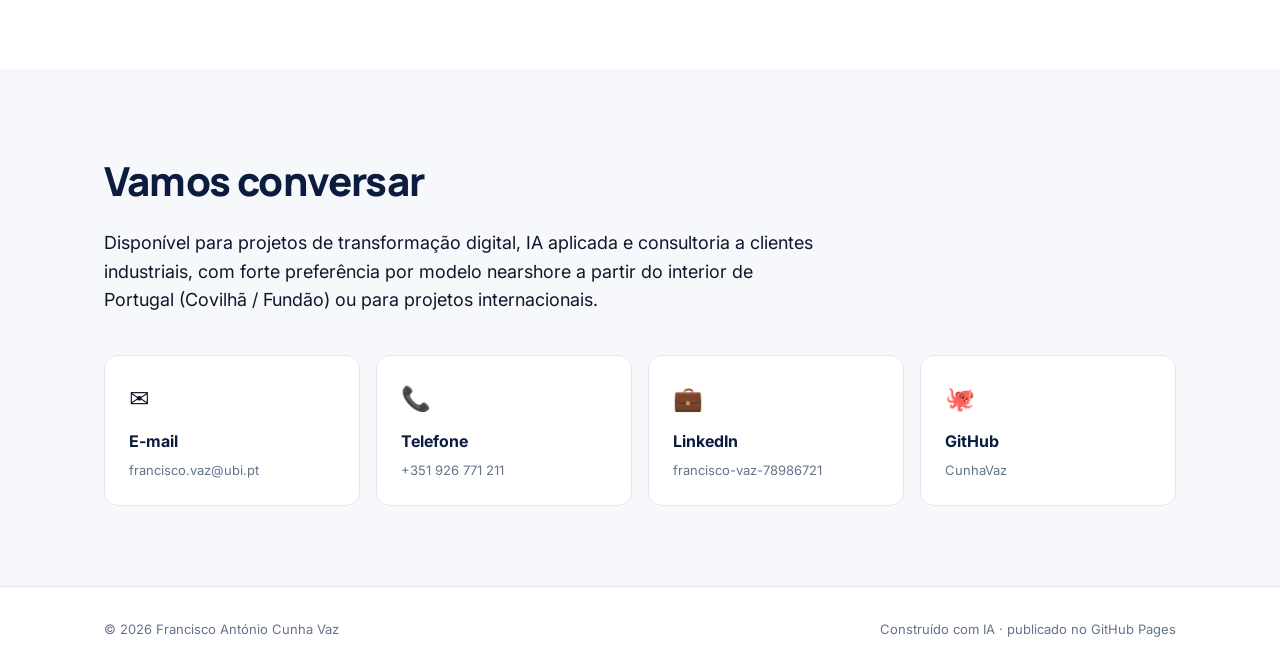
==== commit fe39ad94: "Ver. completa: foto email projetos académicos + EN" ====
--- a/index.html
+++ b/index.html
@@ -7,6 +7,7 @@
   <meta name="description" content="Francisco António Cunha Vaz — Gestor sénior com 25+ anos em operações, qualidade e consultoria, especializado em Inteligência Artificial aplicada." />
   <meta property="og:title" content="Francisco Vaz — Gestor Sénior · IA & Transformação Digital" />
   <meta property="og:description" content="25+ anos em operações industriais, qualidade e consultoria. Mestrado em IA Aplicada. Disponível para projetos de transformação digital e Industry 4.0." />
+  <meta property="og:image" content="https://cunhavaz.github.io/assets/foto.jpg" />
   <meta property="og:type" content="website" />
   <link rel="preconnect" href="https://fonts.googleapis.com" />
   <link rel="preconnect" href="https://fonts.gstatic.com" crossorigin />
@@ -15,7 +16,6 @@
 </head>
 <body>
 
-  <!-- NAV -->
   <nav class="nav">
     <a href="#top" class="logo">FV<span>.</span></a>
     <div class="nav-links">
@@ -35,7 +35,6 @@
     </div>
   </nav>
 
-  <!-- HERO -->
   <header id="top" class="hero">
     <div class="hero-inner">
       <div class="hero-left">
@@ -61,7 +60,7 @@
       </div>
       <div class="hero-right">
         <div class="profile-card">
-          <div class="profile-avatar">FV</div>
+          <img src="assets/foto.jpg" alt="Francisco António Cunha Vaz" class="profile-avatar" />
           <div class="profile-stats">
             <div><strong>25+</strong><span>anos de experiência</span></div>
             <div><strong>3</strong><span>geografias (PT · AO · RDC)</span></div>
@@ -76,7 +75,6 @@
     </div>
   </header>
 
-  <!-- PERFIL -->
   <section id="perfil" class="section">
     <div class="container">
       <h2>Perfil</h2>
@@ -96,7 +94,6 @@
     </div>
   </section>
 
-  <!-- ÁREAS -->
   <section id="areas" class="section alt">
     <div class="container">
       <h2>Áreas de Especialização</h2>
@@ -111,50 +108,49 @@
     </div>
   </section>
 
-  <!-- PROJETOS / CASES -->
   <section id="projetos" class="section">
     <div class="container">
       <h2>Projetos & Cases</h2>
-      <p class="section-sub">Selecção de projetos onde combinei gestão sénior, transformação digital e IA aplicada.</p>
+      <p class="section-sub">Selecção de projetos onde combinei gestão sénior, transformação digital e IA aplicada. Portefólio académico em <a href="https://github.com/CunhaVaz" target="_blank" rel="noopener"><strong>github.com/CunhaVaz</strong></a>.</p>
       <div class="cases">
 
         <article class="case">
           <header><span class="case-tag">Industry 4.0</span><h3>Fábrica 4.0 — Roadmap de adoção de IA</h3></header>
           <p><strong>Problema.</strong> Empresa industrial portuguesa (~180 colaboradores, 3 linhas semiautomatizadas) com paragens não planeadas, defeitos, picos energéticos e processos manuais em Excel.</p>
           <p><strong>Ação.</strong> Identifiquei 8 oportunidades de IA, prioritárias por impacto/viabilidade; defini roadmap a 12 meses com 3 horizontes (quick wins, escalado, consolidação) e diagnóstico de maturidade em 5 dimensões.</p>
-          <p><strong>Resultado.</strong> Primeiro projeto recomendado — Assistente RAG sobre SOPs e documentação técnica — com retorno previsto em 3–6 meses, criando base de literacia de IA para escalar à preditiva e à qualidade visual.</p>
+          <p><strong>Resultado.</strong> Primeiro projeto recomendado — Assistente RAG sobre SOPs e documentação técnica — com retorno previsto em 3–6 meses.</p>
           <div class="case-stack"><span>Python</span><span>RAG/LLMs</span><span>Power BI</span><span>Manutenção preditiva</span></div>
         </article>
 
         <article class="case">
           <header><span class="case-tag">Quality Management</span><h3>Sistema global de qualidade — Biagio Indústria</h3></header>
-          <p><strong>Problema.</strong> Necessidade de uniformizar gestão da qualidade entre operações da Biagio (PT, AO, RDC) e introduzir capacidades de análise de dados.</p>
-          <p><strong>Ação.</strong> Implementação de sistemas HACCP e ISO 22000; KPIs e dashboards de qualidade em Power BI; introdução de IA na classificação de não-conformidades e automação de relatórios.</p>
-          <p><strong>Resultado.</strong> Conformidade legal e normativa assegurada; ciclo de auditorias internas e externas com base em dados em vez de Excel manual; pilotos de IA aplicada à qualidade industrial.</p>
+          <p><strong>Problema.</strong> Necessidade de uniformizar gestão da qualidade entre operações (PT, AO, RDC) e introduzir capacidades de análise de dados.</p>
+          <p><strong>Ação.</strong> Implementação de HACCP e ISO 22000; KPIs e dashboards em Power BI; introdução de IA na classificação de não-conformidades.</p>
+          <p><strong>Resultado.</strong> Conformidade legal e normativa assegurada; auditorias internas e externas com base em dados em vez de Excel manual.</p>
           <div class="case-stack"><span>HACCP</span><span>ISO 22000</span><span>Power BI</span><span>Auditoria</span></div>
         </article>
 
         <article class="case">
           <header><span class="case-tag">Greenfield</span><h3>Implementação de unidade fabril de raiz — RDC</h3></header>
-          <p><strong>Problema.</strong> Conceber e arrancar uma unidade fabril em Kinshasa, num ambiente de negócios particularmente complexo (regulatório, logístico, cultural).</p>
+          <p><strong>Problema.</strong> Conceber e arrancar uma unidade fabril em Kinshasa, num ambiente de negócios particularmente complexo.</p>
           <p><strong>Ação.</strong> Liderança integral do projeto: viabilidade, plano de investimentos, layout industrial, definição de processos, recrutamento e formação de equipa local.</p>
-          <p><strong>Resultado.</strong> Unidade fabril em operação, com SOPs implementados, equipa de 5–10 colaboradores formada e cadeia de fornecimento (importação de matérias-primas → distribuição de produto acabado) a funcionar.</p>
+          <p><strong>Resultado.</strong> Unidade fabril em operação, com SOPs implementados e cadeia de fornecimento a funcionar.</p>
           <div class="case-stack"><span>Greenfield</span><span>Supply Chain</span><span>SOPs</span><span>Negociação institucional</span></div>
         </article>
 
         <article class="case">
-          <header><span class="case-tag">AI Agents</span><h3>Agentes de IA e automação — Franck Young Consulting</h3></header>
-          <p><strong>Problema.</strong> Clientes a precisar de automatizar processos repetitivos (apoio ao cliente, geração de propostas, marketing digital) sem fazer projetos de TI pesados.</p>
-          <p><strong>Ação.</strong> Construção de agentes conversacionais e workflows com LLMs, n8n, Zapier e integração de APIs; estratégia de marketing digital (SEO, SEM, redes sociais, funis).</p>
-          <p><strong>Resultado.</strong> Workflows produtivos para clientes de diversos setores, libertando horas de trabalho manual e elevando o nível de serviço.</p>
-          <div class="case-stack"><span>LLMs</span><span>n8n</span><span>Zapier</span><span>APIs</span></div>
-        </article>
-
-      </div>
-    </div>
-  </section>
-
-  <!-- EXPERIÊNCIA -->
+          <header><span class="case-tag">AI / ML — Académico</span><h3>Portefólio IA / Machine Learning</h3></header>
+          <p><strong>Segmentação de Áreas Inundadas —</strong> U-Net em PyTorch, dataset Flood Area Segmentation (290 pares), IoU = 0.7225. IADE, 2026.</p>
+          <p><strong>Diagnóstico de Tumores de Pele —</strong> Transfer Learning com ResNet18, 3297 imagens dermatoscópicas, accuracy = 83.94%. IADE.</p>
+          <p><strong>Análise de Sentimentos em Músicas —</strong> NLP com Transformers (HuggingFace), comparação anos 80 vs. atuais.</p>
+          <p><strong>Explicabilidade e Regulamentação —</strong> Diabetes 130-US Hospitals (101k registos); modelos interpretáveis vs. caixa negra; SHAP, LIME, AI Act, RGPD. Mestrado em IA Aplicada.</p>
+          <div class="case-stack"><span>PyTorch</span><span>U-Net</span><span>ResNet</span><span>Transformers</span><span>SHAP · LIME</span></div>
+        </article>
+
+      </div>
+    </div>
+  </section>
+
   <section id="experiencia" class="section alt">
     <div class="container">
       <h2>Experiência Profissional</h2>
@@ -169,7 +165,6 @@
     </div>
   </section>
 
-  <!-- FORMAÇÃO -->
   <section id="formacao" class="section">
     <div class="container">
       <h2>Formação Académica</h2>
@@ -195,7 +190,6 @@
     </div>
   </section>
 
-  <!-- CONTACTO -->
   <section id="contacto" class="section alt">
     <div class="container contact">
       <h2>Vamos conversar</h2>
@@ -205,7 +199,7 @@
         interior de Portugal (Covilhã / Fundão) ou para projetos internacionais.
       </p>
       <div class="contact-grid">
-        <a class="contact-card" href="mailto:cunha.vaz@sapo.pt"><span>✉️</span><strong>E-mail</strong><span>cunha.vaz@sapo.pt</span></a>
+        <a class="contact-card" href="mailto:francisco.vaz@ubi.pt"><span>✉️</span><strong>E-mail</strong><span>francisco.vaz@ubi.pt</span></a>
         <a class="contact-card" href="tel:+351926771211"><span>📞</span><strong>Telefone</strong><span>+351 926 771 211</span></a>
         <a class="contact-card" href="https://www.linkedin.com/in/francisco-vaz-78986721" target="_blank" rel="noopener"><span>💼</span><strong>LinkedIn</strong><span>francisco-vaz-78986721</span></a>
         <a class="contact-card" href="https://github.com/CunhaVaz" target="_blank" rel="noopener"><span>🐙</span><strong>GitHub</strong><span>CunhaVaz</span></a>
@@ -220,7 +214,6 @@
     </div>
   </footer>
 
-  <!-- CHAT WIDGET -->
   <button class="chat-fab" id="chatFab" aria-label="Abrir agente IA do CV">💬<span>Agente IA do CV</span></button>
 
   <div class="chat-panel" id="chatPanel" aria-hidden="true">
--- a/assets/style.css
+++ b/assets/style.css
@@ -1,25 +1,17 @@
-/* === reset === */
 * { box-sizing: border-box; margin: 0; padding: 0; }
 html { scroll-behavior: smooth; }
 body {
   font-family: 'Inter', system-ui, -apple-system, sans-serif;
-  color: #0f172a;
-  background: #ffffff;
-  line-height: 1.6;
+  color: #0f172a; background: #ffffff; line-height: 1.6;
   -webkit-font-smoothing: antialiased;
 }
 a { color: inherit; text-decoration: none; }
 img { max-width: 100%; display: block; }
 
 :root {
-  --navy: #0b1c3f;
-  --navy-2: #1e3a8a;
-  --blue: #2563eb;
-  --blue-light: #dbeafe;
-  --bg-alt: #f6f8fb;
-  --text: #0f172a;
-  --muted: #64748b;
-  --border: #e2e8f0;
+  --navy: #0b1c3f; --navy-2: #1e3a8a; --blue: #2563eb;
+  --blue-light: #dbeafe; --bg-alt: #f6f8fb; --text: #0f172a;
+  --muted: #64748b; --border: #e2e8f0;
   --grad: linear-gradient(135deg, #2563eb 0%, #7c3aed 100%);
   --radius: 14px;
   --shadow-sm: 0 1px 2px rgba(15,23,42,.06), 0 1px 3px rgba(15,23,42,.08);
@@ -29,15 +21,13 @@
 
 .container { max-width: 1120px; margin: 0 auto; padding: 0 24px; }
 
-/* === nav === */
 .nav {
   position: sticky; top: 0; z-index: 50;
   background: rgba(255,255,255,.92);
   backdrop-filter: saturate(180%) blur(10px);
   border-bottom: 1px solid var(--border);
   display: flex; align-items: center; justify-content: space-between;
-  padding: 14px 24px;
-  max-width: 1280px; margin: 0 auto;
+  padding: 14px 24px; max-width: 1280px; margin: 0 auto;
 }
 .logo { font-family: 'Manrope', sans-serif; font-weight: 800; font-size: 20px; color: var(--navy); }
 .logo span { color: var(--blue); }
@@ -55,16 +45,14 @@
 .lang-switch a { font-size: 13px; font-weight: 600; color: var(--muted); padding: 4px 12px; border-radius: 999px; transition: all .15s; }
 .lang-switch a.active { background: var(--navy); color: #fff; }
 .lang-switch a:not(.active):hover { color: var(--navy); }
-@media (max-width: 800px) { .nav-links { display: none; } .lang-switch { display: inline-flex; } }
-
-/* === hero === */
+@media (max-width: 800px) { .nav-links { display: none; } }
+
 .hero {
   background:
     radial-gradient(1200px 600px at 80% -10%, #dbeafe 0%, transparent 60%),
     radial-gradient(900px 500px at 10% 110%, #ede9fe 0%, transparent 55%),
     linear-gradient(180deg, #fff 0%, #fafbff 100%);
-  padding: 80px 0 100px;
-  border-bottom: 1px solid var(--border);
+  padding: 80px 0 100px; border-bottom: 1px solid var(--border);
 }
 .hero-inner { max-width: 1120px; margin: 0 auto; padding: 0 24px; display: grid; grid-template-columns: 1.4fr 1fr; gap: 60px; align-items: center; }
 @media (max-width: 900px) { .hero-inner { grid-template-columns: 1fr; gap: 40px; } }
@@ -81,7 +69,7 @@
 .grad { background: var(--grad); -webkit-background-clip: text; background-clip: text; color: transparent; }
 .lede { font-size: 18px; color: var(--text); max-width: 600px; margin-bottom: 24px; }
 .hero-meta { display: flex; flex-wrap: wrap; gap: 16px 24px; font-size: 14px; color: var(--muted); margin-bottom: 28px; }
-.hero-cta { display: flex; flex-wrap: wrap; gap: 12px; }
+.hero-cta { display: flex; flex-wrap: wrap; gap: 12px; align-items: center; }
 
 .btn { display: inline-block; padding: 12px 22px; border-radius: 999px; font-weight: 600; font-size: 15px; cursor: pointer; transition: all .2s; border: 0; }
 .btn.primary { background: var(--navy); color: #fff; box-shadow: var(--shadow-md); }
@@ -91,16 +79,16 @@
 .btn.ghost.subtle { padding: 12px 16px; font-size: 14px; color: var(--muted); }
 .btn.ghost.subtle:hover { color: var(--navy); }
 
-/* profile card */
 .profile-card {
   background: white; border-radius: 24px; padding: 28px;
   box-shadow: var(--shadow-lg); border: 1px solid var(--border);
 }
 .profile-avatar {
-  width: 80px; height: 80px; border-radius: 50%; background: var(--grad);
-  color: #fff; display: flex; align-items: center; justify-content: center;
-  font-family: 'Manrope', sans-serif; font-weight: 800; font-size: 28px;
-  margin: 0 auto 20px;
+  width: 110px; height: 110px; border-radius: 50%;
+  display: block; margin: 0 auto 20px;
+  object-fit: cover; object-position: center top;
+  border: 4px solid #fff;
+  box-shadow: 0 6px 20px rgba(15,23,42,.15), 0 0 0 1px rgba(15,23,42,.05);
 }
 .profile-stats { display: grid; grid-template-columns: repeat(3, 1fr); gap: 12px; text-align: center; margin-bottom: 20px; }
 .profile-stats strong { display: block; font-family: 'Manrope', sans-serif; font-size: 22px; color: var(--navy); }
@@ -108,7 +96,6 @@
 .profile-tags { display: flex; flex-wrap: wrap; gap: 6px; justify-content: center; }
 .profile-tags span { font-size: 12px; padding: 5px 10px; background: var(--bg-alt); color: var(--navy); border-radius: 999px; font-weight: 500; }
 
-/* === sections === */
 .section { padding: 80px 0; }
 .section.alt { background: var(--bg-alt); }
 .section h2 {
@@ -116,32 +103,25 @@
   font-size: clamp(28px, 4vw, 40px); color: var(--navy); margin-bottom: 16px; letter-spacing: -.02em;
 }
 .section-sub { color: var(--muted); font-size: 16px; margin-bottom: 40px; max-width: 720px; }
+.section-sub a { color: var(--blue); }
 .sub-h { font-family: 'Manrope', sans-serif; font-weight: 700; font-size: 20px; color: var(--navy); margin: 48px 0 16px; }
 
 .grid-2 { display: grid; grid-template-columns: 1fr 1fr; gap: 40px; }
 .grid-2 .lead { font-size: 22px; font-weight: 500; color: var(--navy); line-height: 1.4; }
 @media (max-width: 800px) { .grid-2 { grid-template-columns: 1fr; gap: 16px; } }
 
-/* === cards (áreas) === */
 .cards-grid { display: grid; grid-template-columns: repeat(3, 1fr); gap: 20px; }
 @media (max-width: 900px) { .cards-grid { grid-template-columns: 1fr 1fr; } }
 @media (max-width: 600px) { .cards-grid { grid-template-columns: 1fr; } }
-.card {
-  background: #fff; padding: 28px; border-radius: var(--radius);
-  border: 1px solid var(--border); transition: all .2s;
-}
+.card { background: #fff; padding: 28px; border-radius: var(--radius); border: 1px solid var(--border); transition: all .2s; }
 .card:hover { transform: translateY(-4px); box-shadow: var(--shadow-lg); border-color: var(--blue); }
 .card-icon { font-size: 28px; margin-bottom: 12px; }
 .card h3 { font-family: 'Manrope', sans-serif; font-size: 17px; color: var(--navy); margin-bottom: 8px; }
 .card p { font-size: 14px; color: var(--muted); }
 
-/* === cases === */
 .cases { display: grid; grid-template-columns: 1fr 1fr; gap: 24px; }
 @media (max-width: 800px) { .cases { grid-template-columns: 1fr; } }
-.case {
-  background: #fff; padding: 28px; border-radius: var(--radius);
-  border: 1px solid var(--border); box-shadow: var(--shadow-sm);
-}
+.case { background: #fff; padding: 28px; border-radius: var(--radius); border: 1px solid var(--border); box-shadow: var(--shadow-sm); }
 .case header { margin-bottom: 16px; }
 .case-tag {
   display: inline-block; font-size: 11px; font-weight: 700; letter-spacing: .08em;
@@ -153,7 +133,6 @@
 .case-stack { display: flex; flex-wrap: wrap; gap: 6px; margin-top: 16px; }
 .case-stack span { font-size: 12px; background: var(--bg-alt); color: var(--navy); padding: 4px 10px; border-radius: 6px; font-weight: 500; }
 
-/* === timeline === */
 .timeline { position: relative; padding-left: 0; }
 .t-item { display: grid; grid-template-columns: 200px 1fr; gap: 32px; padding: 24px 0; border-bottom: 1px solid var(--border); }
 .t-item:last-child { border-bottom: 0; }
@@ -162,23 +141,15 @@
 .t-body h3 { font-family: 'Manrope', sans-serif; font-size: 18px; color: var(--navy); margin-bottom: 4px; }
 .t-org { font-size: 14px; font-style: italic; color: var(--muted); margin-bottom: 8px; }
 
-/* === edu === */
 .edu { display: grid; gap: 0; border-top: 1px solid var(--border); }
-.edu-row {
-  display: grid; grid-template-columns: 1.5fr 1.5fr .6fr; gap: 16px;
-  padding: 16px 0; border-bottom: 1px solid var(--border); align-items: center;
-}
+.edu-row { display: grid; grid-template-columns: 1.5fr 1.5fr .6fr; gap: 16px; padding: 16px 0; border-bottom: 1px solid var(--border); align-items: center; }
 @media (max-width: 700px) { .edu-row { grid-template-columns: 1fr; gap: 4px; } }
 .edu-row strong { color: var(--navy); font-weight: 600; }
 .edu-row span { color: var(--muted); font-size: 14px; }
 
 .chips { display: flex; flex-wrap: wrap; gap: 8px; }
-.chips span {
-  font-size: 13px; padding: 8px 14px; background: #fff;
-  border: 1px solid var(--border); border-radius: 999px; color: var(--navy);
-}
-
-/* === contacto === */
+.chips span { font-size: 13px; padding: 8px 14px; background: #fff; border: 1px solid var(--border); border-radius: 999px; color: var(--navy); }
+
 .contact .lead { font-size: 18px; color: var(--text); max-width: 720px; margin-bottom: 40px; }
 .contact-grid { display: grid; grid-template-columns: repeat(4, 1fr); gap: 16px; }
 @media (max-width: 800px) { .contact-grid { grid-template-columns: 1fr 1fr; } }
@@ -193,11 +164,9 @@
 .contact-card strong { color: var(--navy); font-weight: 700; }
 .contact-card span:last-child { color: var(--muted); font-size: 13px; }
 
-/* === footer === */
 .footer { padding: 32px 0; border-top: 1px solid var(--border); background: #fff; }
 .footer .container { display: flex; justify-content: space-between; flex-wrap: wrap; gap: 12px; font-size: 13px; color: var(--muted); }
 
-/* === chat === */
 .chat-fab {
   position: fixed; bottom: 24px; right: 24px; z-index: 100;
   background: var(--navy); color: #fff; border: 0;
@@ -217,10 +186,7 @@
   border: 1px solid var(--border);
 }
 .chat-panel.open { display: flex; }
-.chat-header {
-  background: var(--navy); color: #fff; padding: 16px 20px;
-  display: flex; justify-content: space-between; align-items: center;
-}
+.chat-header { background: var(--navy); color: #fff; padding: 16px 20px; display: flex; justify-content: space-between; align-items: center; }
 .chat-header strong { display: block; font-family: 'Manrope', sans-serif; font-size: 15px; }
 .chat-header small { font-size: 11px; opacity: .7; }
 .chat-close { background: transparent; border: 0; color: #fff; font-size: 24px; cursor: pointer; line-height: 1; padding: 0; }
@@ -236,16 +202,8 @@
   border: 0; border-radius: 999px; cursor: pointer; font-weight: 500;
 }
 .quick button:hover { background: var(--blue); color: #fff; }
-.chat-input {
-  display: flex; padding: 12px; background: #fff; border-top: 1px solid var(--border); gap: 8px;
-}
-.chat-input input {
-  flex: 1; border: 1px solid var(--border); border-radius: 999px;
-  padding: 10px 16px; font-size: 14px; font-family: inherit; outline: none;
-}
+.chat-input { display: flex; padding: 12px; background: #fff; border-top: 1px solid var(--border); gap: 8px; }
+.chat-input input { flex: 1; border: 1px solid var(--border); border-radius: 999px; padding: 10px 16px; font-size: 14px; font-family: inherit; outline: none; }
 .chat-input input:focus { border-color: var(--blue); }
-.chat-input button {
-  background: var(--navy); color: #fff; border: 0; width: 40px; height: 40px;
-  border-radius: 50%; cursor: pointer; font-size: 16px;
-}
+.chat-input button { background: var(--navy); color: #fff; border: 0; width: 40px; height: 40px; border-radius: 50%; cursor: pointer; font-size: 16px; }
 .chat-input button:hover { background: var(--blue); }
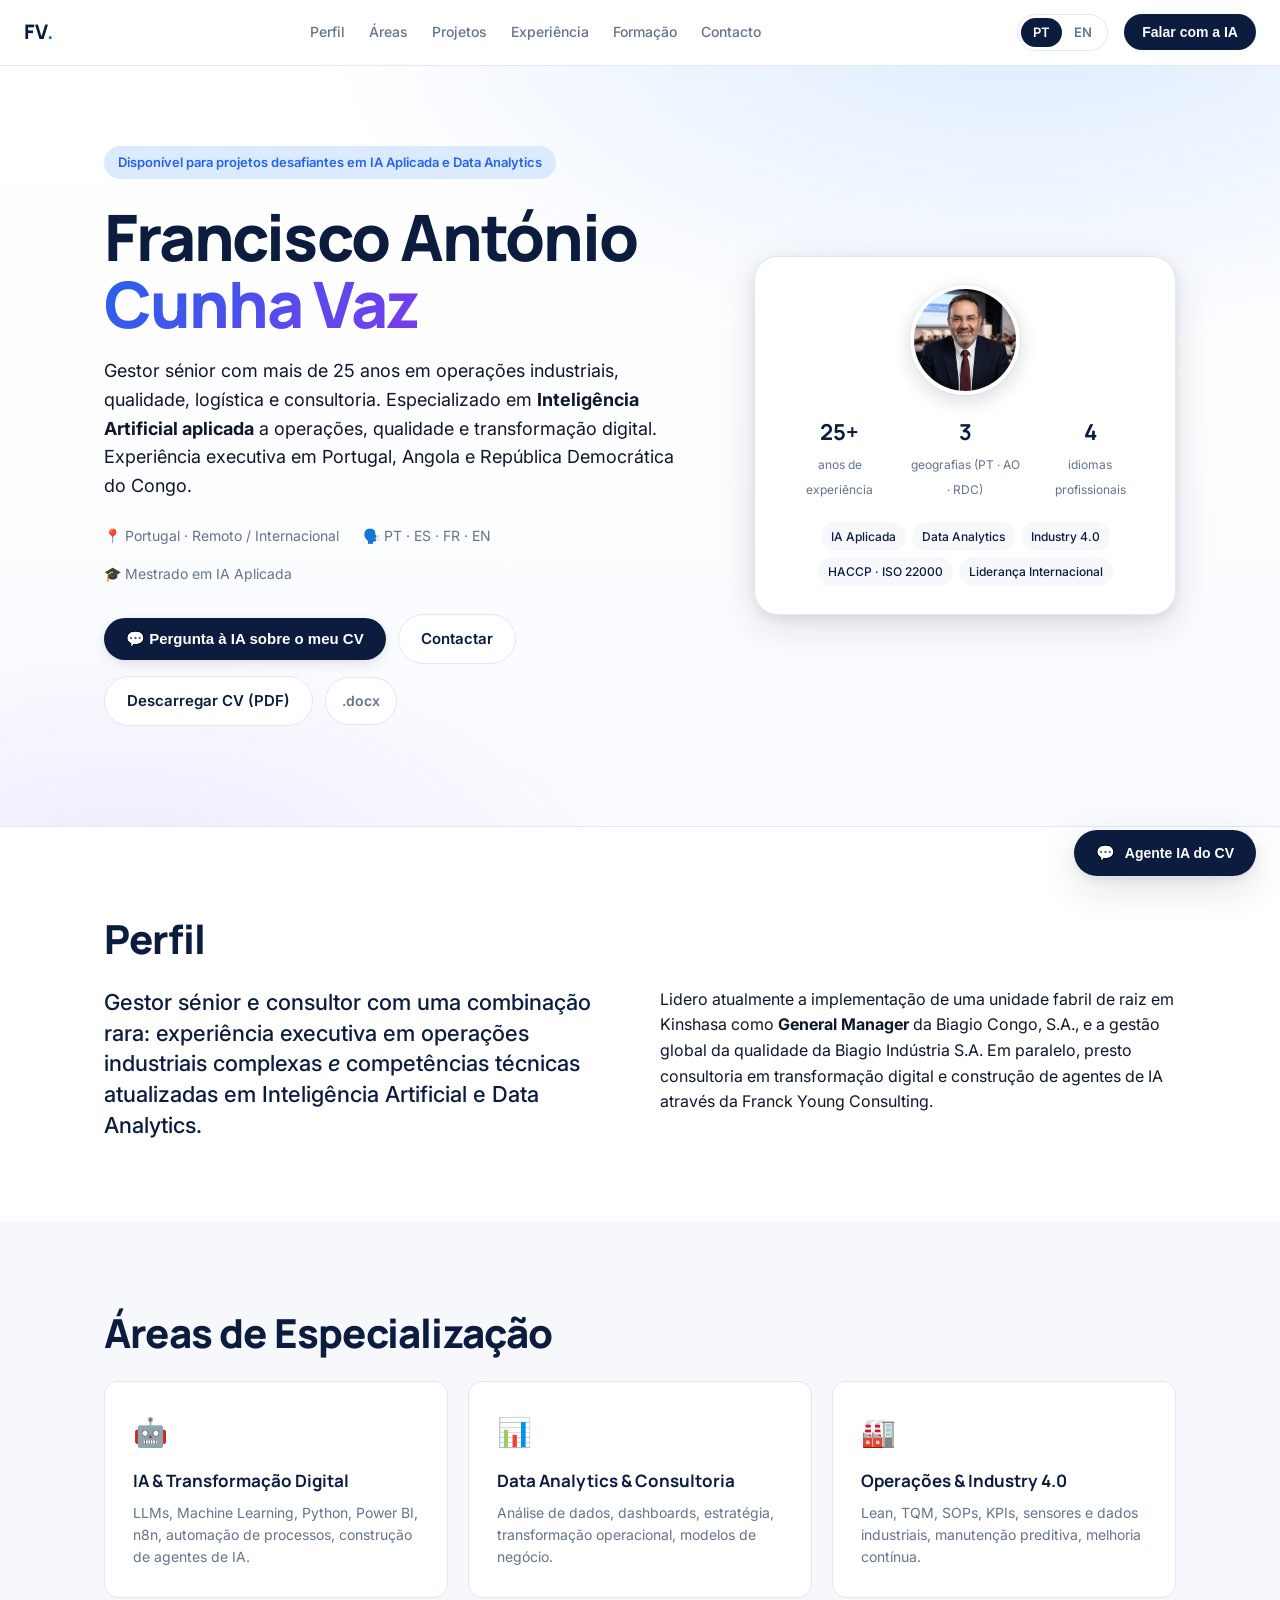
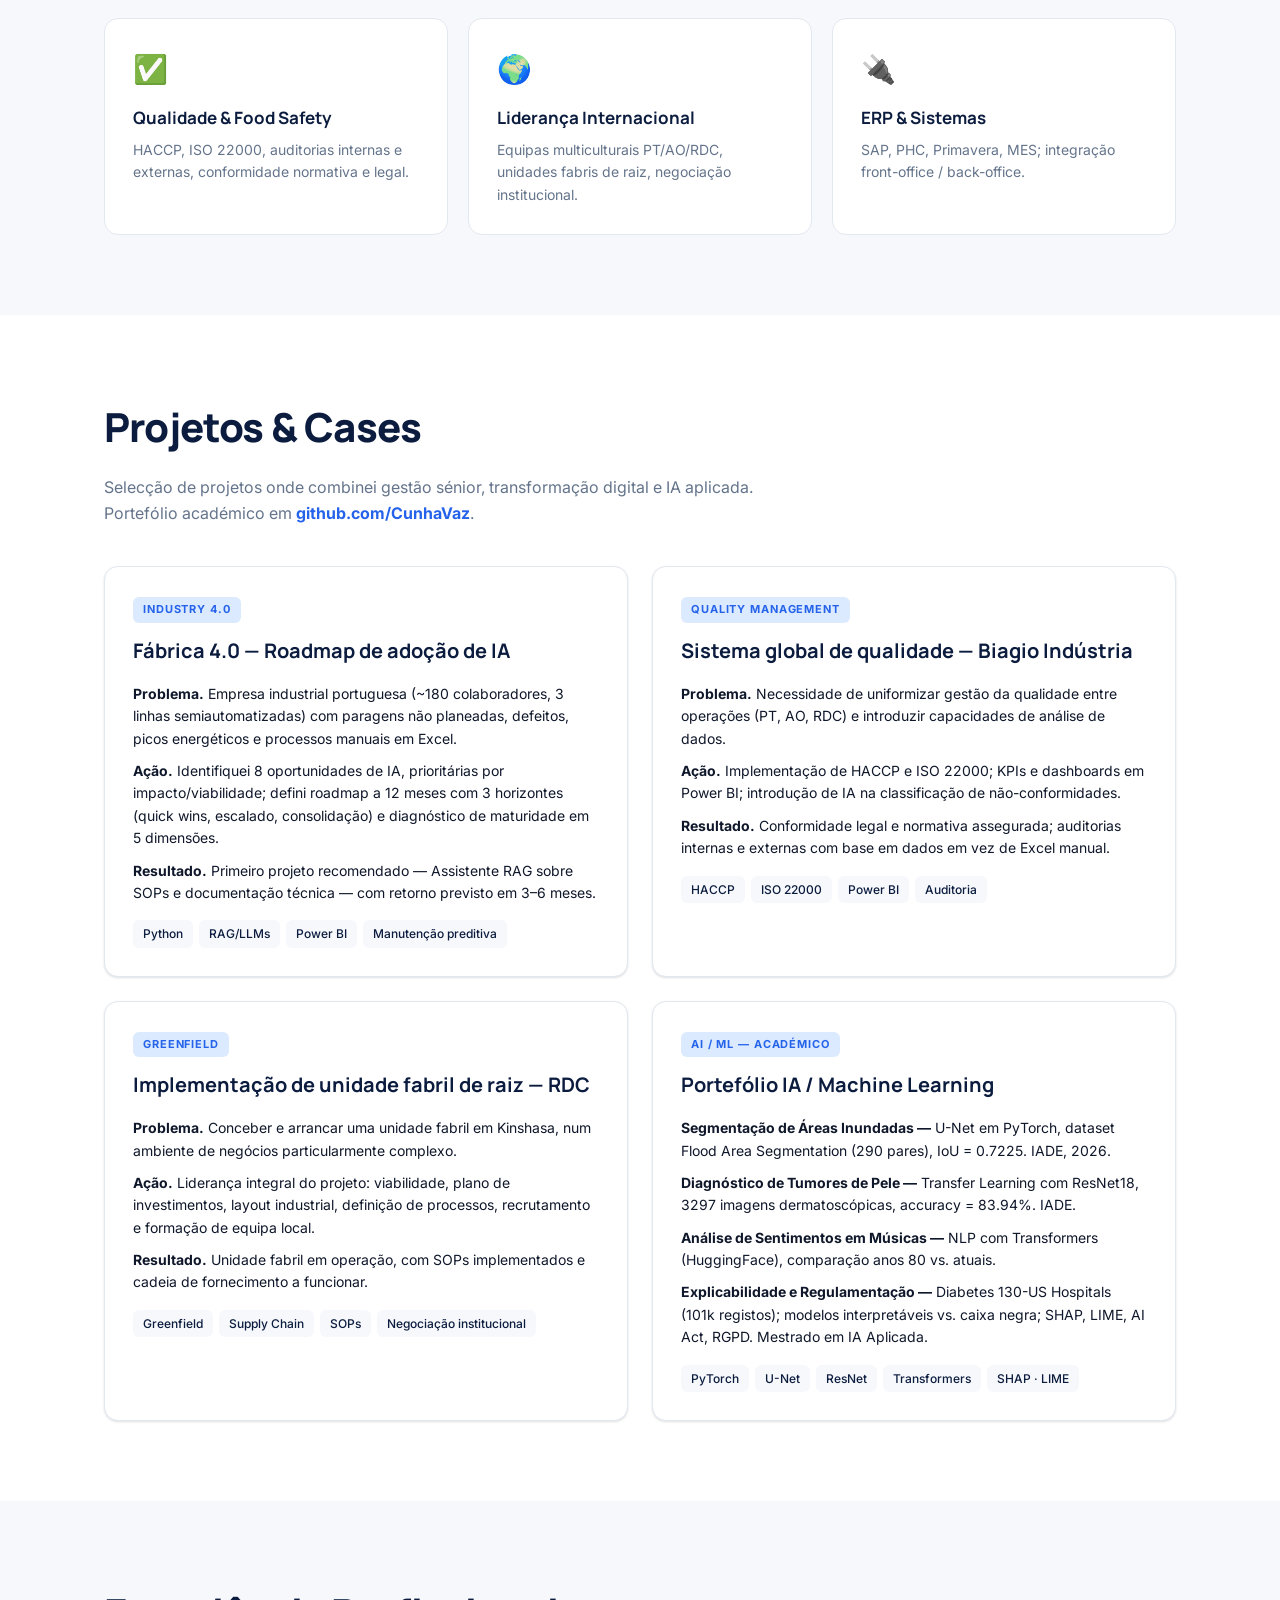
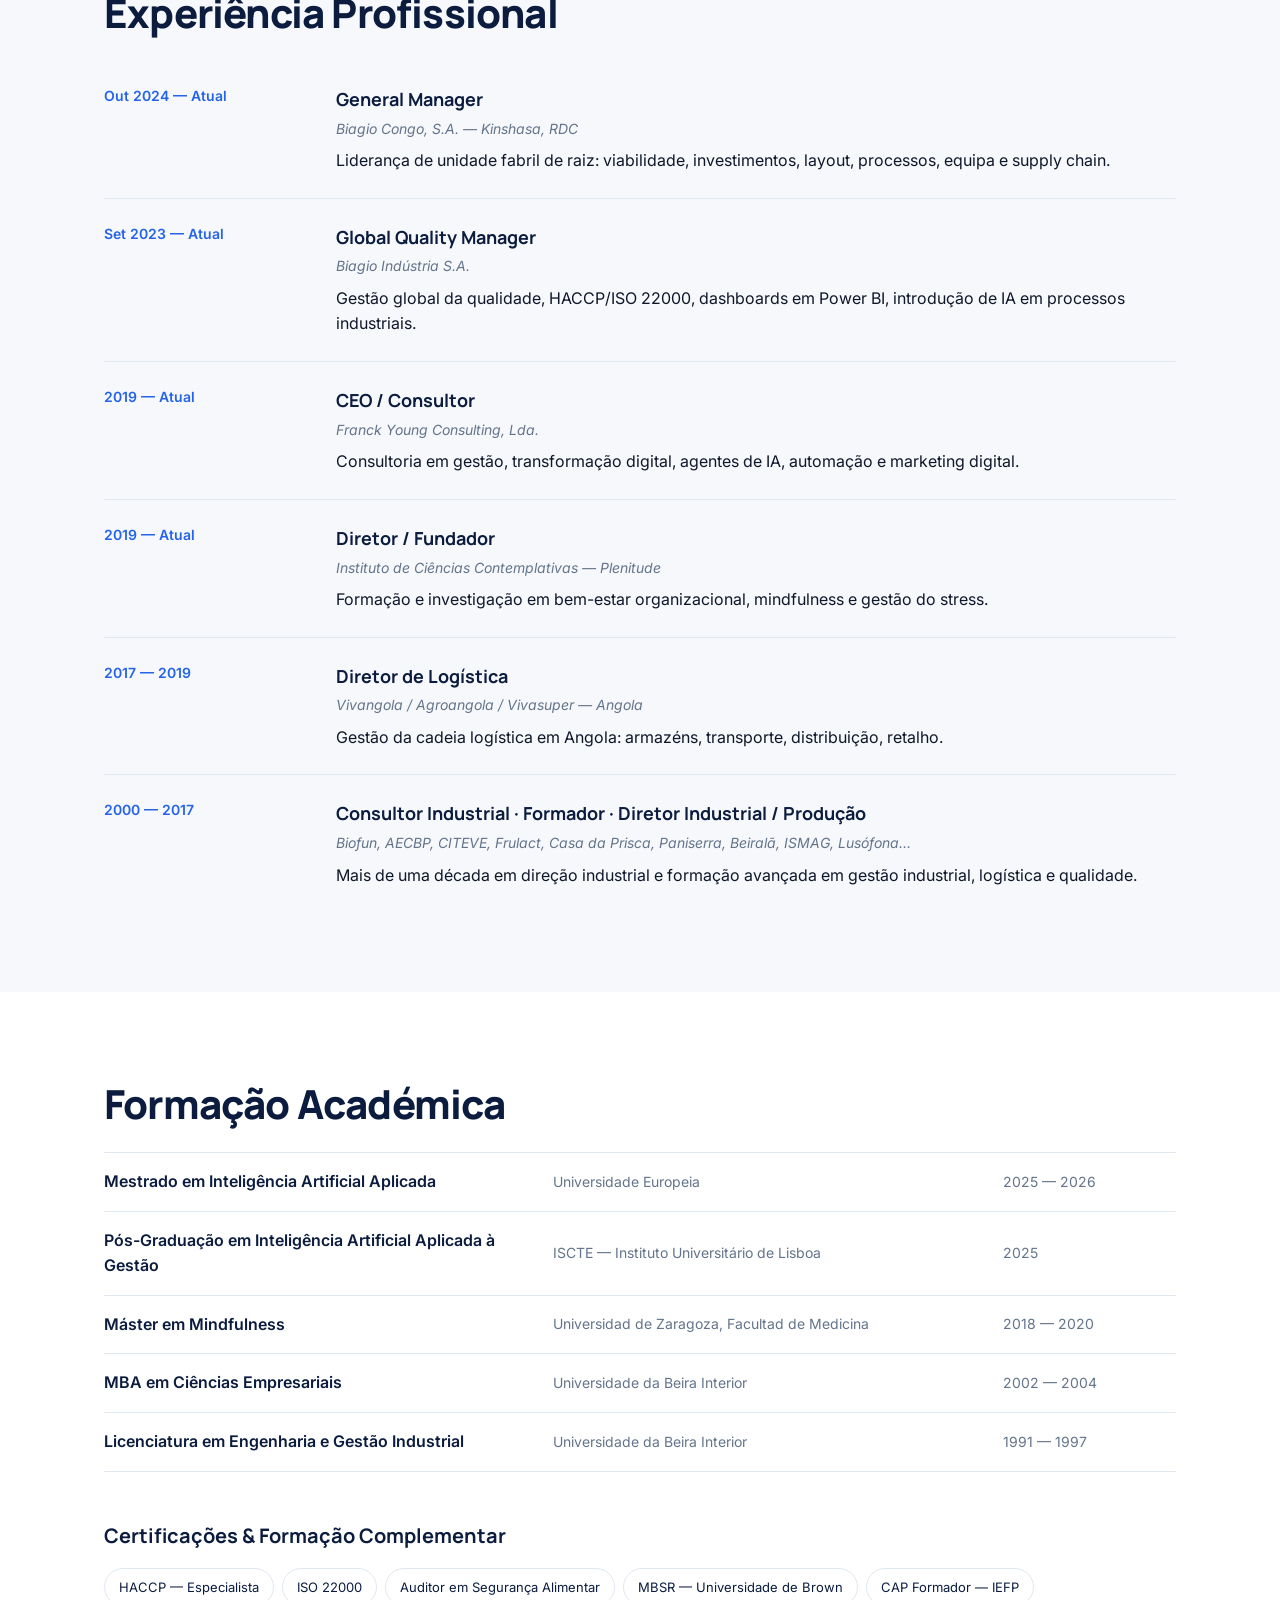
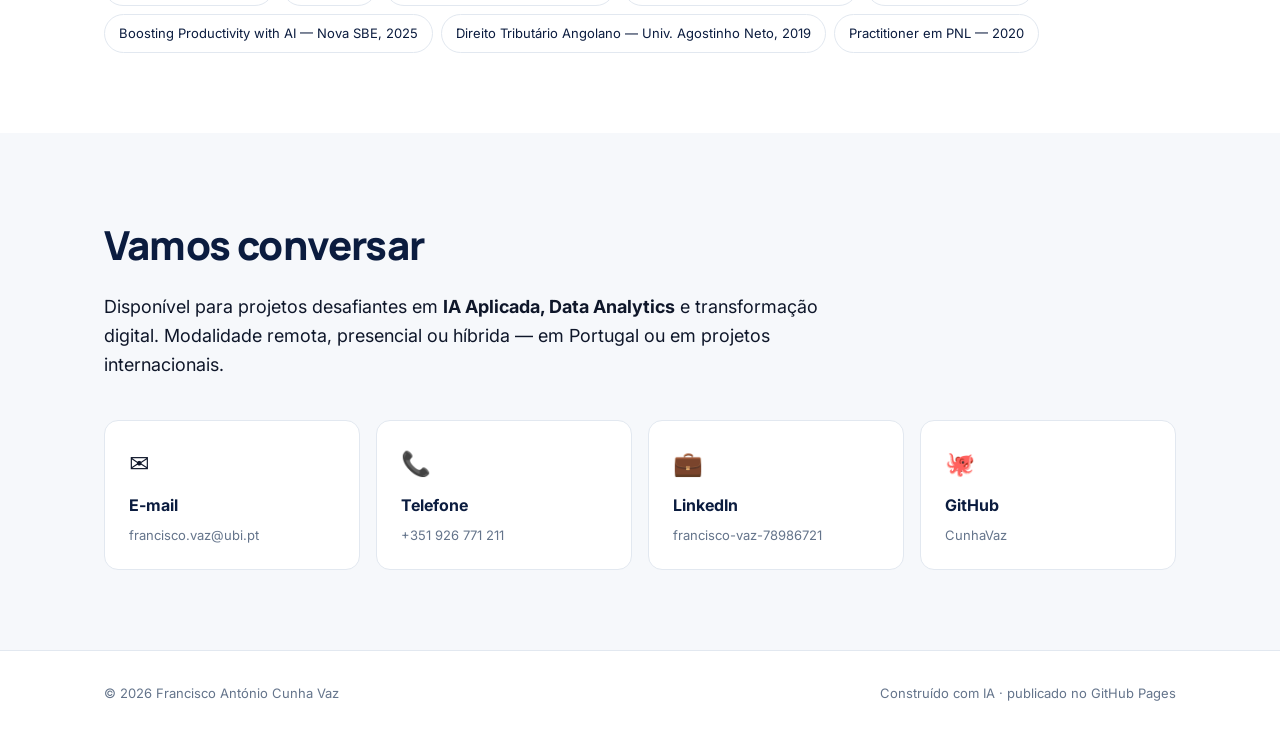
==== commit 0047b40a: "Atualização completa: IA Aplicada + Data Analytics" ====
--- a/index.html
+++ b/index.html
@@ -6,7 +6,7 @@
   <title>Francisco Vaz — Gestor Sénior · IA & Transformação Digital</title>
   <meta name="description" content="Francisco António Cunha Vaz — Gestor sénior com 25+ anos em operações, qualidade e consultoria, especializado em Inteligência Artificial aplicada." />
   <meta property="og:title" content="Francisco Vaz — Gestor Sénior · IA & Transformação Digital" />
-  <meta property="og:description" content="25+ anos em operações industriais, qualidade e consultoria. Mestrado em IA Aplicada. Disponível para projetos de transformação digital e Industry 4.0." />
+  <meta property="og:description" content="25+ anos em operações industriais, qualidade e consultoria. Mestrado em IA Aplicada. Disponível para projetos em IA Aplicada e Data Analytics." />
   <meta property="og:image" content="https://cunhavaz.github.io/assets/foto.jpg" />
   <meta property="og:type" content="website" />
   <link rel="preconnect" href="https://fonts.googleapis.com" />
@@ -38,7 +38,7 @@
   <header id="top" class="hero">
     <div class="hero-inner">
       <div class="hero-left">
-        <div class="eyebrow">Disponível para projetos · Covilhã / Fundão · Nearshore</div>
+        <div class="eyebrow">Disponível para projetos desafiantes em IA Aplicada e Data Analytics</div>
         <h1>Francisco António <br/><span class="grad">Cunha Vaz</span></h1>
         <p class="lede">
           Gestor sénior com mais de 25 anos em operações industriais, qualidade,
@@ -47,7 +47,7 @@
           Portugal, Angola e República Democrática do Congo.
         </p>
         <div class="hero-meta">
-          <span>📍 Covilhã, Portugal</span>
+          <span>📍 Portugal · Remoto / Internacional</span>
           <span>🗣️ PT · ES · FR · EN</span>
           <span>🎓 Mestrado em IA Aplicada</span>
         </div>
@@ -67,7 +67,7 @@
             <div><strong>4</strong><span>idiomas profissionais</span></div>
           </div>
           <div class="profile-tags">
-            <span>IA Aplicada</span><span>Industry 4.0</span><span>Consultoria</span>
+            <span>IA Aplicada</span><span>Data Analytics</span><span>Industry 4.0</span>
             <span>HACCP · ISO 22000</span><span>Liderança Internacional</span>
           </div>
         </div>
@@ -79,17 +79,8 @@
     <div class="container">
       <h2>Perfil</h2>
       <div class="grid-2">
-        <p class="lead">
-          Gestor sénior e consultor com uma combinação rara: experiência executiva
-          em operações industriais complexas <em>e</em> competências técnicas atualizadas
-          em Inteligência Artificial.
-        </p>
-        <p>
-          Lidero atualmente a implementação de uma unidade fabril de raiz em Kinshasa
-          como <strong>General Manager</strong> da Biagio Congo, S.A., e a gestão global
-          da qualidade da Biagio Indústria S.A. Em paralelo, presto consultoria em transformação
-          digital e construção de agentes de IA através da Franck Young Consulting.
-        </p>
+        <p class="lead">Gestor sénior e consultor com uma combinação rara: experiência executiva em operações industriais complexas <em>e</em> competências técnicas atualizadas em Inteligência Artificial e Data Analytics.</p>
+        <p>Lidero atualmente a implementação de uma unidade fabril de raiz em Kinshasa como <strong>General Manager</strong> da Biagio Congo, S.A., e a gestão global da qualidade da Biagio Indústria S.A. Em paralelo, presto consultoria em transformação digital e construção de agentes de IA através da Franck Young Consulting.</p>
       </div>
     </div>
   </section>
@@ -99,7 +90,7 @@
       <h2>Áreas de Especialização</h2>
       <div class="cards-grid">
         <div class="card"><div class="card-icon">🤖</div><h3>IA & Transformação Digital</h3><p>LLMs, Machine Learning, Python, Power BI, n8n, automação de processos, construção de agentes de IA.</p></div>
-        <div class="card"><div class="card-icon">📊</div><h3>Consultoria & Gestão</h3><p>Estratégia, transformação operacional, análise de investimentos, desenho de modelos de negócio.</p></div>
+        <div class="card"><div class="card-icon">📊</div><h3>Data Analytics & Consultoria</h3><p>Análise de dados, dashboards, estratégia, transformação operacional, modelos de negócio.</p></div>
         <div class="card"><div class="card-icon">🏭</div><h3>Operações & Industry 4.0</h3><p>Lean, TQM, SOPs, KPIs, sensores e dados industriais, manutenção preditiva, melhoria contínua.</p></div>
         <div class="card"><div class="card-icon">✅</div><h3>Qualidade & Food Safety</h3><p>HACCP, ISO 22000, auditorias internas e externas, conformidade normativa e legal.</p></div>
         <div class="card"><div class="card-icon">🌍</div><h3>Liderança Internacional</h3><p>Equipas multiculturais PT/AO/RDC, unidades fabris de raiz, negociação institucional.</p></div>
@@ -194,9 +185,9 @@
     <div class="container contact">
       <h2>Vamos conversar</h2>
       <p class="lead">
-        Disponível para projetos de transformação digital, IA aplicada e consultoria
-        a clientes industriais, com forte preferência por modelo nearshore a partir do
-        interior de Portugal (Covilhã / Fundão) ou para projetos internacionais.
+        Disponível para projetos desafiantes em <strong>IA Aplicada, Data Analytics</strong> e
+        transformação digital. Modalidade remota, presencial ou híbrida — em Portugal ou em
+        projetos internacionais.
       </p>
       <div class="contact-grid">
         <a class="contact-card" href="mailto:francisco.vaz@ubi.pt"><span>✉️</span><strong>E-mail</strong><span>francisco.vaz@ubi.pt</span></a>
--- a/assets/style.css
+++ b/assets/style.css
@@ -1,10 +1,6 @@
 * { box-sizing: border-box; margin: 0; padding: 0; }
 html { scroll-behavior: smooth; }
-body {
-  font-family: 'Inter', system-ui, -apple-system, sans-serif;
-  color: #0f172a; background: #ffffff; line-height: 1.6;
-  -webkit-font-smoothing: antialiased;
-}
+body { font-family: 'Inter', system-ui, -apple-system, sans-serif; color: #0f172a; background: #fff; line-height: 1.6; -webkit-font-smoothing: antialiased; }
 a { color: inherit; text-decoration: none; }
 img { max-width: 100%; display: block; }
 
@@ -18,27 +14,15 @@
   --shadow-md: 0 4px 16px rgba(15,23,42,.08), 0 2px 6px rgba(15,23,42,.05);
   --shadow-lg: 0 12px 40px rgba(15,23,42,.12), 0 4px 12px rgba(15,23,42,.08);
 }
-
 .container { max-width: 1120px; margin: 0 auto; padding: 0 24px; }
 
-.nav {
-  position: sticky; top: 0; z-index: 50;
-  background: rgba(255,255,255,.92);
-  backdrop-filter: saturate(180%) blur(10px);
-  border-bottom: 1px solid var(--border);
-  display: flex; align-items: center; justify-content: space-between;
-  padding: 14px 24px; max-width: 1280px; margin: 0 auto;
-}
+.nav { position: sticky; top: 0; z-index: 50; background: rgba(255,255,255,.92); backdrop-filter: saturate(180%) blur(10px); border-bottom: 1px solid var(--border); display: flex; align-items: center; justify-content: space-between; padding: 14px 24px; max-width: 1280px; margin: 0 auto; }
 .logo { font-family: 'Manrope', sans-serif; font-weight: 800; font-size: 20px; color: var(--navy); }
 .logo span { color: var(--blue); }
 .nav-links { display: flex; gap: 24px; }
 .nav-links a { font-size: 14px; font-weight: 500; color: var(--muted); transition: color .15s; }
 .nav-links a:hover { color: var(--navy); }
-.nav-cta {
-  background: var(--navy); color: white; border: 0; padding: 10px 18px;
-  border-radius: 999px; font-weight: 600; font-size: 14px; cursor: pointer;
-  transition: transform .15s, background .15s;
-}
+.nav-cta { background: var(--navy); color: white; border: 0; padding: 10px 18px; border-radius: 999px; font-weight: 600; font-size: 14px; cursor: pointer; transition: all .15s; }
 .nav-cta:hover { background: var(--blue); transform: translateY(-1px); }
 .nav-right { display: flex; align-items: center; gap: 16px; }
 .lang-switch { display: inline-flex; border: 1px solid var(--border); border-radius: 999px; padding: 3px; background: #fff; }
@@ -47,25 +31,12 @@
 .lang-switch a:not(.active):hover { color: var(--navy); }
 @media (max-width: 800px) { .nav-links { display: none; } }
 
-.hero {
-  background:
-    radial-gradient(1200px 600px at 80% -10%, #dbeafe 0%, transparent 60%),
-    radial-gradient(900px 500px at 10% 110%, #ede9fe 0%, transparent 55%),
-    linear-gradient(180deg, #fff 0%, #fafbff 100%);
-  padding: 80px 0 100px; border-bottom: 1px solid var(--border);
-}
+.hero { background: radial-gradient(1200px 600px at 80% -10%, #dbeafe 0%, transparent 60%), radial-gradient(900px 500px at 10% 110%, #ede9fe 0%, transparent 55%), linear-gradient(180deg, #fff 0%, #fafbff 100%); padding: 80px 0 100px; border-bottom: 1px solid var(--border); }
 .hero-inner { max-width: 1120px; margin: 0 auto; padding: 0 24px; display: grid; grid-template-columns: 1.4fr 1fr; gap: 60px; align-items: center; }
 @media (max-width: 900px) { .hero-inner { grid-template-columns: 1fr; gap: 40px; } }
 
-.eyebrow {
-  display: inline-block; font-size: 13px; font-weight: 600; color: var(--blue);
-  background: var(--blue-light); padding: 6px 14px; border-radius: 999px; margin-bottom: 24px;
-}
-.hero h1 {
-  font-family: 'Manrope', sans-serif; font-weight: 800;
-  font-size: clamp(40px, 6vw, 64px); line-height: 1.05; letter-spacing: -.03em;
-  color: var(--navy); margin-bottom: 20px;
-}
+.eyebrow { display: inline-block; font-size: 13px; font-weight: 600; color: var(--blue); background: var(--blue-light); padding: 6px 14px; border-radius: 999px; margin-bottom: 24px; }
+.hero h1 { font-family: 'Manrope', sans-serif; font-weight: 800; font-size: clamp(40px, 6vw, 64px); line-height: 1.05; letter-spacing: -.03em; color: var(--navy); margin-bottom: 20px; }
 .grad { background: var(--grad); -webkit-background-clip: text; background-clip: text; color: transparent; }
 .lede { font-size: 18px; color: var(--text); max-width: 600px; margin-bottom: 24px; }
 .hero-meta { display: flex; flex-wrap: wrap; gap: 16px 24px; font-size: 14px; color: var(--muted); margin-bottom: 28px; }
@@ -79,17 +50,8 @@
 .btn.ghost.subtle { padding: 12px 16px; font-size: 14px; color: var(--muted); }
 .btn.ghost.subtle:hover { color: var(--navy); }
 
-.profile-card {
-  background: white; border-radius: 24px; padding: 28px;
-  box-shadow: var(--shadow-lg); border: 1px solid var(--border);
-}
-.profile-avatar {
-  width: 110px; height: 110px; border-radius: 50%;
-  display: block; margin: 0 auto 20px;
-  object-fit: cover; object-position: center top;
-  border: 4px solid #fff;
-  box-shadow: 0 6px 20px rgba(15,23,42,.15), 0 0 0 1px rgba(15,23,42,.05);
-}
+.profile-card { background: white; border-radius: 24px; padding: 28px; box-shadow: var(--shadow-lg); border: 1px solid var(--border); }
+.profile-avatar { width: 110px; height: 110px; border-radius: 50%; display: block; margin: 0 auto 20px; object-fit: cover; object-position: center top; border: 4px solid #fff; box-shadow: 0 6px 20px rgba(15,23,42,.15), 0 0 0 1px rgba(15,23,42,.05); }
 .profile-stats { display: grid; grid-template-columns: repeat(3, 1fr); gap: 12px; text-align: center; margin-bottom: 20px; }
 .profile-stats strong { display: block; font-family: 'Manrope', sans-serif; font-size: 22px; color: var(--navy); }
 .profile-stats span { font-size: 12px; color: var(--muted); }
@@ -98,10 +60,7 @@
 
 .section { padding: 80px 0; }
 .section.alt { background: var(--bg-alt); }
-.section h2 {
-  font-family: 'Manrope', sans-serif; font-weight: 800;
-  font-size: clamp(28px, 4vw, 40px); color: var(--navy); margin-bottom: 16px; letter-spacing: -.02em;
-}
+.section h2 { font-family: 'Manrope', sans-serif; font-weight: 800; font-size: clamp(28px, 4vw, 40px); color: var(--navy); margin-bottom: 16px; letter-spacing: -.02em; }
 .section-sub { color: var(--muted); font-size: 16px; margin-bottom: 40px; max-width: 720px; }
 .section-sub a { color: var(--blue); }
 .sub-h { font-family: 'Manrope', sans-serif; font-weight: 700; font-size: 20px; color: var(--navy); margin: 48px 0 16px; }
@@ -123,11 +82,7 @@
 @media (max-width: 800px) { .cases { grid-template-columns: 1fr; } }
 .case { background: #fff; padding: 28px; border-radius: var(--radius); border: 1px solid var(--border); box-shadow: var(--shadow-sm); }
 .case header { margin-bottom: 16px; }
-.case-tag {
-  display: inline-block; font-size: 11px; font-weight: 700; letter-spacing: .08em;
-  text-transform: uppercase; color: var(--blue); background: var(--blue-light);
-  padding: 4px 10px; border-radius: 6px; margin-bottom: 12px;
-}
+.case-tag { display: inline-block; font-size: 11px; font-weight: 700; letter-spacing: .08em; text-transform: uppercase; color: var(--blue); background: var(--blue-light); padding: 4px 10px; border-radius: 6px; margin-bottom: 12px; }
 .case h3 { font-family: 'Manrope', sans-serif; font-size: 20px; color: var(--navy); margin-bottom: 8px; }
 .case p { font-size: 14px; margin-bottom: 10px; }
 .case-stack { display: flex; flex-wrap: wrap; gap: 6px; margin-top: 16px; }
@@ -154,11 +109,7 @@
 .contact-grid { display: grid; grid-template-columns: repeat(4, 1fr); gap: 16px; }
 @media (max-width: 800px) { .contact-grid { grid-template-columns: 1fr 1fr; } }
 @media (max-width: 500px) { .contact-grid { grid-template-columns: 1fr; } }
-.contact-card {
-  background: #fff; padding: 24px; border-radius: var(--radius);
-  border: 1px solid var(--border); display: flex; flex-direction: column; gap: 6px;
-  transition: all .2s; text-align: left;
-}
+.contact-card { background: #fff; padding: 24px; border-radius: var(--radius); border: 1px solid var(--border); display: flex; flex-direction: column; gap: 6px; transition: all .2s; text-align: left; }
 .contact-card:hover { transform: translateY(-3px); box-shadow: var(--shadow-md); border-color: var(--blue); }
 .contact-card > span:first-child { font-size: 24px; margin-bottom: 4px; }
 .contact-card strong { color: var(--navy); font-weight: 700; }
@@ -167,24 +118,12 @@
 .footer { padding: 32px 0; border-top: 1px solid var(--border); background: #fff; }
 .footer .container { display: flex; justify-content: space-between; flex-wrap: wrap; gap: 12px; font-size: 13px; color: var(--muted); }
 
-.chat-fab {
-  position: fixed; bottom: 24px; right: 24px; z-index: 100;
-  background: var(--navy); color: #fff; border: 0;
-  padding: 14px 22px; border-radius: 999px; font-size: 15px; font-weight: 600;
-  cursor: pointer; box-shadow: var(--shadow-lg); display: flex; align-items: center; gap: 10px;
-  transition: all .2s;
-}
+.chat-fab { position: fixed; bottom: 24px; right: 24px; z-index: 100; background: var(--navy); color: #fff; border: 0; padding: 14px 22px; border-radius: 999px; font-size: 15px; font-weight: 600; cursor: pointer; box-shadow: var(--shadow-lg); display: flex; align-items: center; gap: 10px; transition: all .2s; }
 .chat-fab:hover { background: var(--blue); transform: translateY(-2px); }
 .chat-fab span { font-size: 14px; }
 @media (max-width: 600px) { .chat-fab span { display: none; } }
 
-.chat-panel {
-  position: fixed; bottom: 100px; right: 24px; z-index: 100;
-  width: 380px; max-width: calc(100vw - 32px); height: 560px; max-height: calc(100vh - 140px);
-  background: #fff; border-radius: 20px; box-shadow: var(--shadow-lg);
-  display: none; flex-direction: column; overflow: hidden;
-  border: 1px solid var(--border);
-}
+.chat-panel { position: fixed; bottom: 100px; right: 24px; z-index: 100; width: 380px; max-width: calc(100vw - 32px); height: 560px; max-height: calc(100vh - 140px); background: #fff; border-radius: 20px; box-shadow: var(--shadow-lg); display: none; flex-direction: column; overflow: hidden; border: 1px solid var(--border); }
 .chat-panel.open { display: flex; }
 .chat-header { background: var(--navy); color: #fff; padding: 16px 20px; display: flex; justify-content: space-between; align-items: center; }
 .chat-header strong { display: block; font-family: 'Manrope', sans-serif; font-size: 15px; }
@@ -197,10 +136,7 @@
 .msg strong { color: var(--blue); }
 .msg.bot strong { color: var(--navy); }
 .quick { display: flex; flex-wrap: wrap; gap: 6px; margin-top: 10px; }
-.quick button {
-  font-size: 12px; padding: 6px 12px; background: var(--blue-light); color: var(--blue);
-  border: 0; border-radius: 999px; cursor: pointer; font-weight: 500;
-}
+.quick button { font-size: 12px; padding: 6px 12px; background: var(--blue-light); color: var(--blue); border: 0; border-radius: 999px; cursor: pointer; font-weight: 500; }
 .quick button:hover { background: var(--blue); color: #fff; }
 .chat-input { display: flex; padding: 12px; background: #fff; border-top: 1px solid var(--border); gap: 8px; }
 .chat-input input { flex: 1; border: 1px solid var(--border); border-radius: 999px; padding: 10px 16px; font-size: 14px; font-family: inherit; outline: none; }
